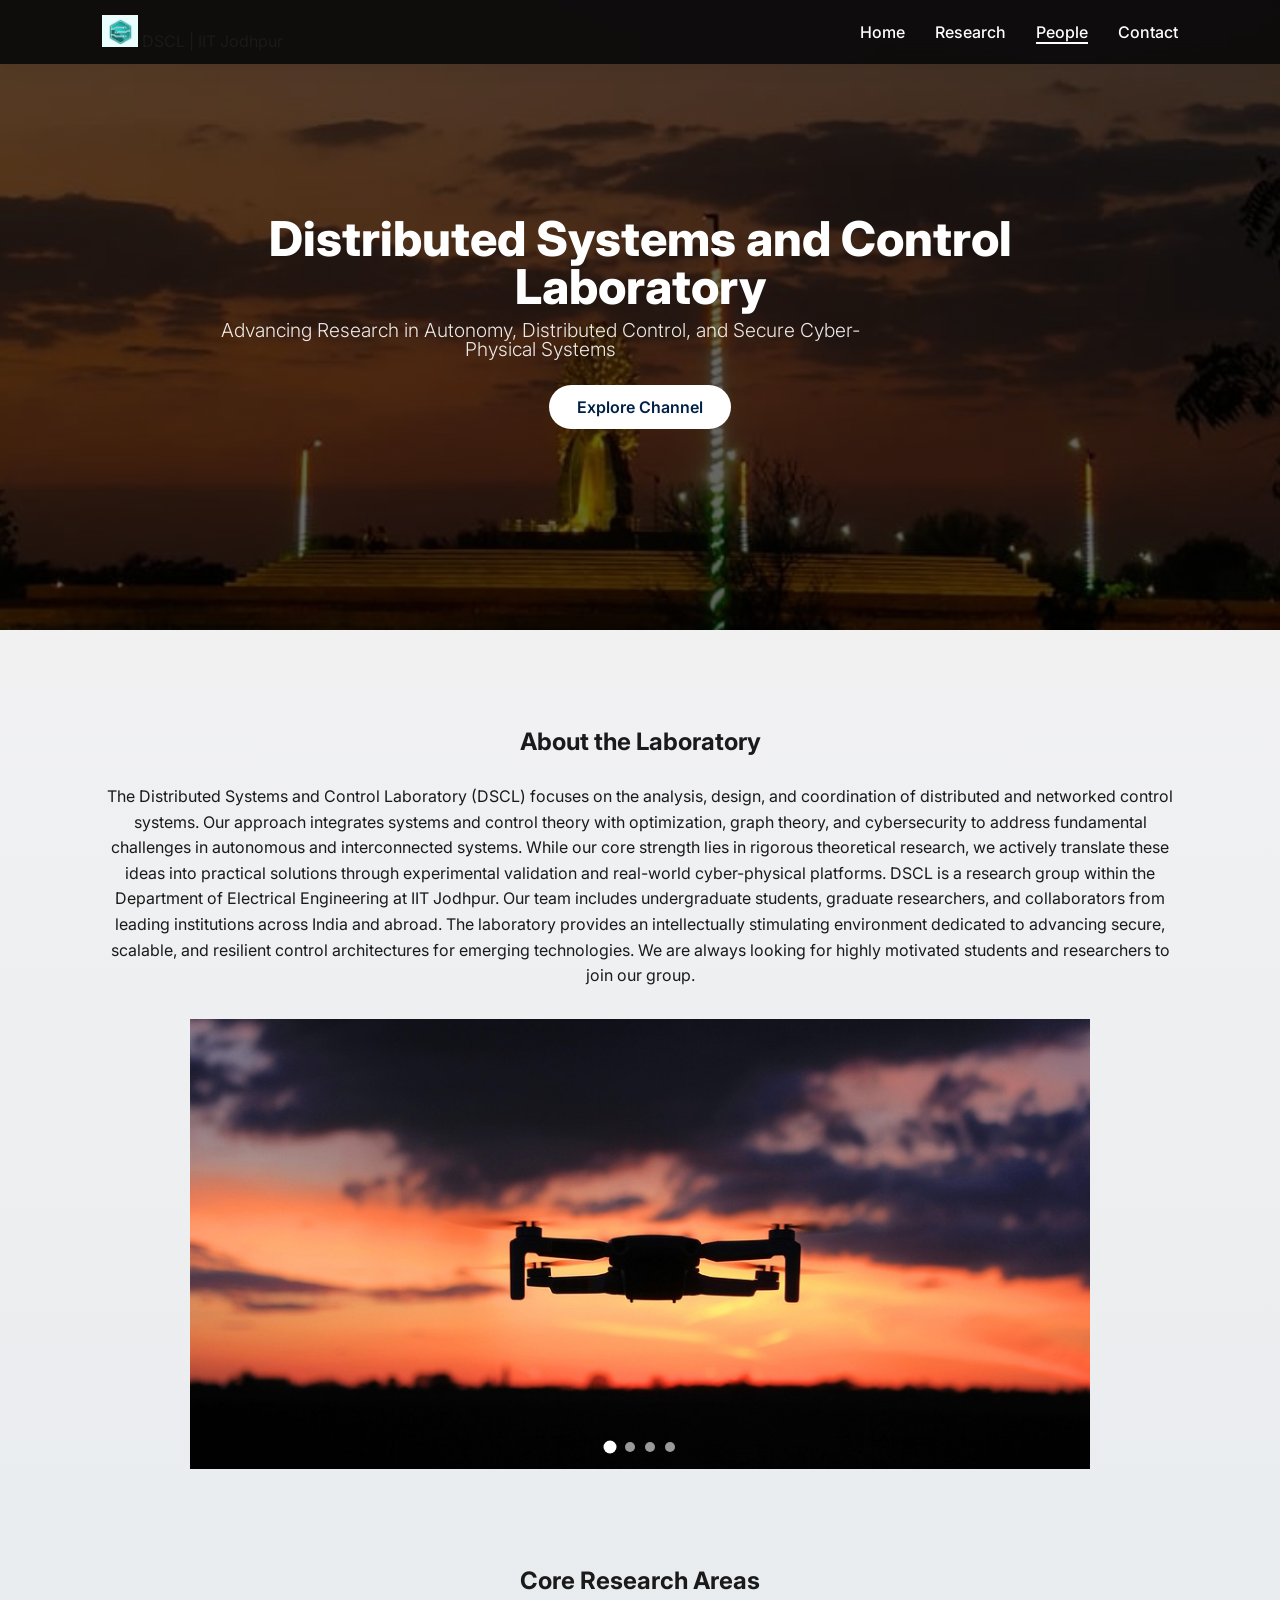
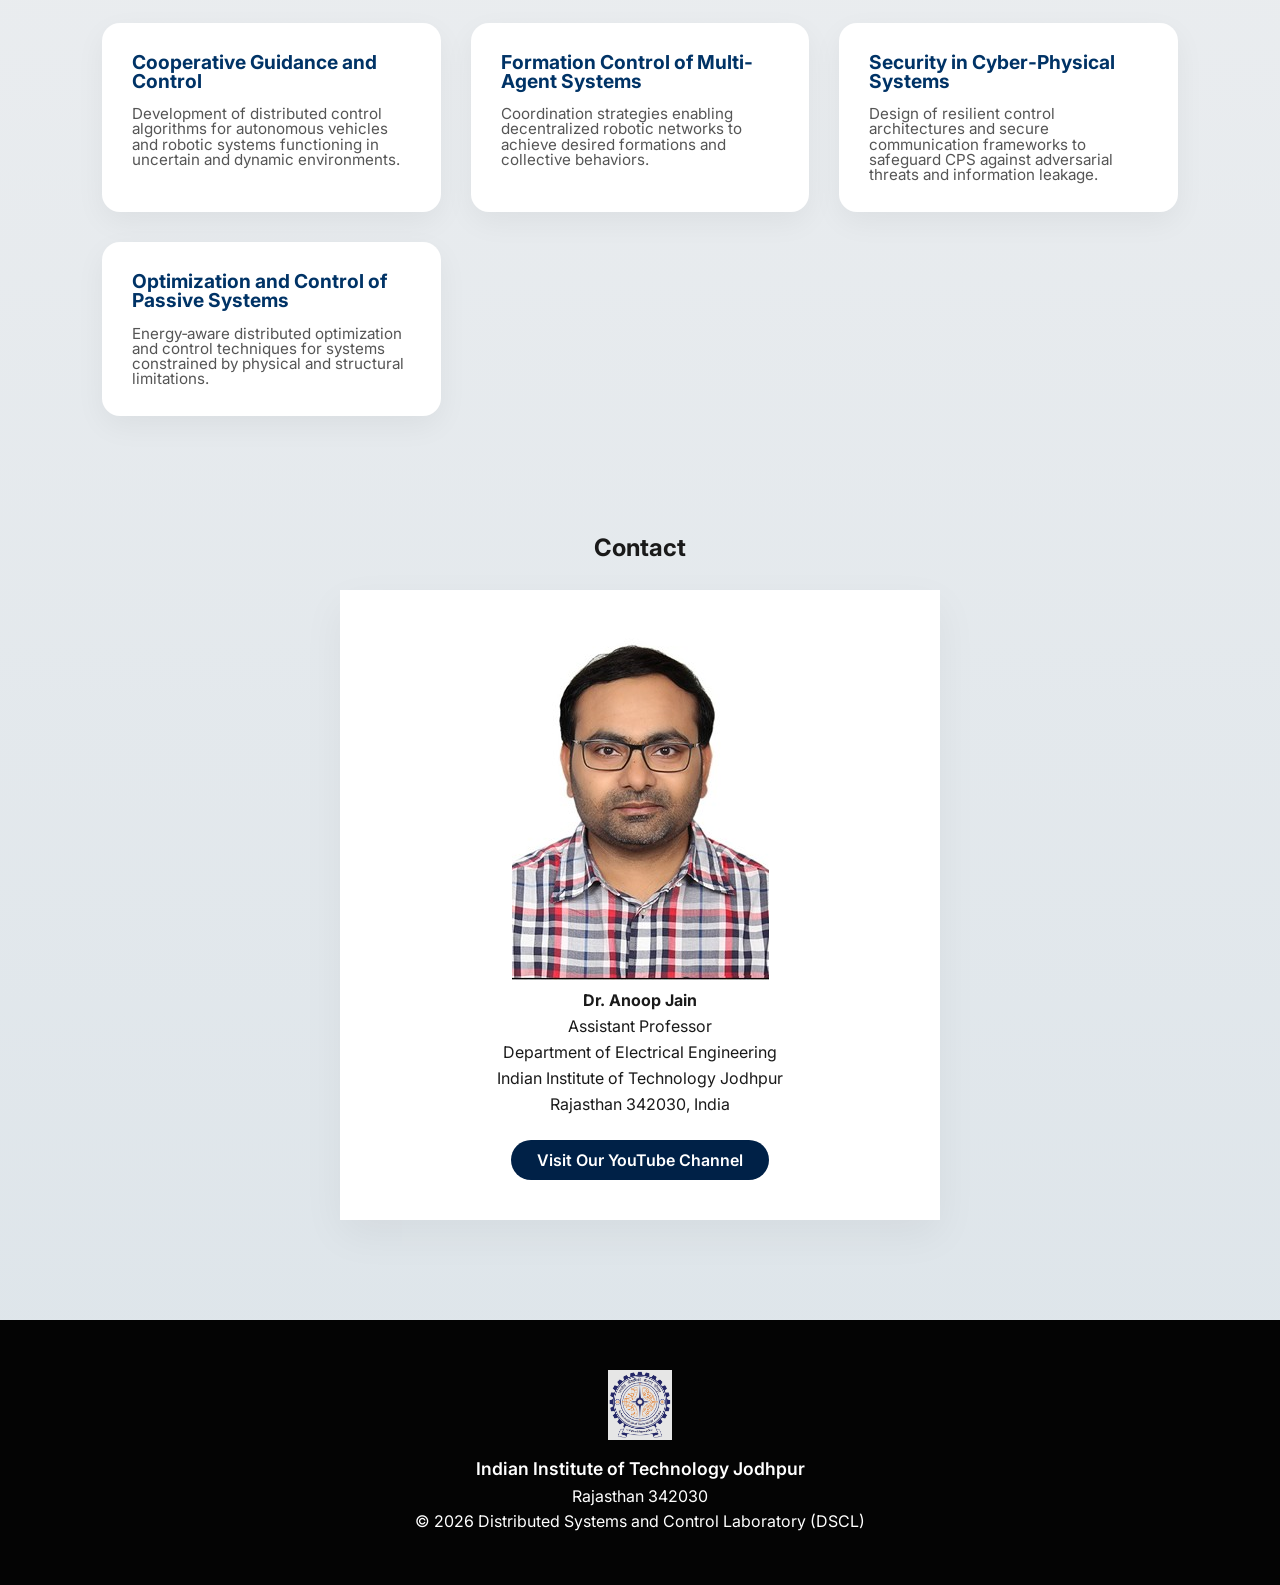
==== index.html @ 125a16c6 "Update index.html" ====
<!DOCTYPE html>
<html lang="en">
<head>
	<meta name="viewport" content="width=device-width, initial-scale=1.0">
    <link rel="icon" type="image/png" href="Screenshot 2026-02-28 103201.png">
    <meta charset="UTF-8">
    <meta name="viewport" content="width=device-width, initial-scale=1.0">
    <title>Distributed Systems and Control Laboratory | IIT Jodhpur</title>
    <link href="https://fonts.googleapis.com/css2?family=Inter:wght@300;400;600;700;800&display=swap" rel="stylesheet">
    <style>
        * {
            margin: 0;
            padding: 0;
            box-sizing: border-box;
            scroll-behavior: smooth;
        }

        body {
            font-family: 'Inter', sans-serif;
            line-height: 1;
            color: #1a1a1a;
             background: linear-gradient(rgba(246, 244, 244, 0.941), rgba(197, 210, 219, 0.6));
        }
		/* Make everything responsive */
* {
    box-sizing: border-box;
}

/* Prevent horizontal scroll */
body {
    margin: 0;
    overflow-x: hidden;
}

        /* NAVBAR */
     .navbar {
    position: fixed;
            width: 100%;
            top: 0;
            background: rgba(12, 11, 11, 0.95);
            backdrop-filter: blur(10px);
            display: flex;
            justify-content: space-between;
            align-items: center;
            padding: 15px 8%;
            box-shadow: 0 4px 20px rgba(0,0,0,0.05);
            z-index: 1000;    /* keeps it above everything */
}

.navbar ul {
    display: flex;
    list-style: none;
    gap: 30px;
}

.navbar a {
    text-decoration: none;
    color: white;
    font-weight: 500;
}

.navbar a.active {
    border-bottom: 2px solid white;
}


        /* HERO SECTION */
	
        header {

    height: 70vh;
    background: linear-gradient(rgba(0,0,0,0.6), rgba(0,0,0,0.6)),
                url("WhatsApp Image 2026-02-28 at 10.36.18.jpeg");
    background-size: cover;
    background-position: center;
    background-repeat: no-repeat;

    color: white;
    display: flex;
    flex-direction: column;
    justify-content: center;
    align-items: center;
    text-align: center;
    padding: 0 20px;
}
header h1 {
    font-size: 3rem;
    font-weight: 800;
    margin-bottom: 10px;
    max-width: 900px;
}

header p {
    font-size: 1.2rem;
    font-weight: 300;
    max-width: 700px;
    opacity: 0.9;
    margin-bottom: 40px;
}
        .hero-btn {
            margin-top: 60px;
            padding: 12px 28px;
            border-radius: 30px;
            background: white;
            color: #002147;
            font-weight: 600;
            text-decoration: none;
            transition: 0.3s ease;
        }

        .hero-btn:hover {
            background: #e6ecff;
        }

        /* SECTIONS */
        section {
            padding: 100px 8%;
        }
.section-title {
    text-align: center;
	margin-bottom: 30px;
}

       .about p {
    max-width: 1400px;
    margin: 0;              /* remove auto centering */
    text-align: center;
    line-height: 1.6;
    margin-bottom: 30px;
}
        /* CARDS */
        .card-grid {
            display: grid;
            grid-template-columns: repeat(auto-fit, minmax(260px, 1fr));
            gap: 30px;
        }

        .card {
            background: white;
            padding: 30px;
            border-radius: 18px;
            box-shadow: 0 10px 30px rgba(0,0,0,0.05);
            transition: all 0.3s ease;
        }

        .card:hover {
            transform: translateY(-8px);
            box-shadow: 0 15px 40px rgba(0,0,0,0.08);
        }

        .card h3 {
            margin-bottom: 15px;
            color: #003366;
            font-size: 1.2rem;
        }

        .card p {
            font-size: 0.95rem;
            color: #555;
        }

        /* CONTACT */
       
       .contact-box {
    position: relative;
    background: white;
    padding: 40px;
    border-radius: 0;
    max-width: 600px;
    margin: auto;
    text-align: center;
    box-shadow: 0 15px 40px rgba(0,0,0,0.05);
    overflow: hidden;
} 
       .contact-box::before {
    content: "";
    position: absolute;
    inset: 0;
    opacity: 0.1;   /* adjust this for lightness */
    z-index: 0;
} 
.contact-box * {
    position: relative;
    z-index: 1;
}

        .contact-box p {
            margin-top: 10px;
            margin-bottom: 8px;
        }

        .btn {
            display: inline-block;
            margin-top: 20px;
            padding: 12px 26px;
            border-radius: 30px;
            background: #002147;
            color: white;
            font-weight: 600;
            text-decoration: none;
            transition: 0.3s;
        }

        .btn:hover {
            background: #004080;
        }

        footer {
    background: #040404;
    color: white;
    padding: 50px 20px;
    text-align: center;
}

.footer-content {
    display: flex;
    flex-direction: column;
    align-items: center;
    gap: 15px;
}

.footer-logo {
    height: 70px;
    width: auto;
    opacity: 0.9;
}

.footer-text {
    line-height: 1.6;
}

.institute-name {
    font-weight: 600;
    font-size: 1.1rem;
}

      @media (max-width: 768px) {

    nav {
        flex-direction: column;
        align-items: center;
        padding: 12px 5%;
    }

    .logo {
        margin-bottom: 10px;
        text-align: center;
    }

    .nav-links {
        width: 100%;
        display: flex;
        flex-direction: column;
        align-items: center;
        gap: 10px;
    }

    .nav-links a {
        margin: 0;
        display: block;
    }
}@media (max-width: 768px) {

    nav {
        flex-direction: column;
        align-items: center;
        padding: 12px 5%;
    }

    .logo {
        margin-bottom: 10px;
        text-align: center;
    }

    .nav-links {
        width: 100%;
        display: flex;
        flex-direction: column;
        align-items: center;
        gap: 10px;
    }

    .nav-links a {
        margin: 0;
        display: block;
    }
}
.logo img {
    height: 32px;   /* adjust size here */
    width: auto;
}


/* ABOUT SLIDESHOW */
#about {
    padding-bottom: 40px;   /* reduce from 100px */
}

#research {
    padding-top: 60px;      /* reduce from 100px */
}
#research {
    padding-bottom: 60px;   /* was effectively 100px */
}

#contact {
    padding-top: 60px;      /* was effectively 100px */
}


.about-slideshow {
    position: relative;
    max-width: 900px;
    height: 450px;
    margin: 20px auto 0;
    overflow: hidden;
    border-radius: 0px;
}

.slides-track {
    display: flex;
    height: 100%;
    transition: transform 0.8s ease-in-out;
}

.slide {
    min-width: 100%;
    height: 100%;
    object-fit: cover;
}

/* Dots */
.dots {
    position: absolute;
    bottom: 15px;
    width: 100%;
    text-align: center;
}

.dot {
    height: 10px;
    width: 10px;
    margin: 0 5px;
    background: rgba(255,255,255,0.6);
    border-radius: 50%;
    display: inline-block;
    cursor: pointer;
    transition: 0.3s;
}

.dot.active {
    background: white;
    transform: scale(1.3);
}
    </style>
</head>
<body>

<nav class="navbar">
   <div class="logo">
    <img src="Screenshot 2026-02-28 103201.png" alt="DSCL Logo">
    <span>DSCL | IIT Jodhpur</span>
</div>
    <ul>
        <li><a href="index.html">Home</a></li>
        <li><a href="research.html">Research</a></li>
        <li><a href="people.html" class="active">People</a></li>
        <li><a href="index.html#contact">Contact</a></li>
    </ul>
</nav>
<header>
    <div class="hero-content">
        <h1>Distributed Systems and Control Laboratory</h1>
        <p>Advancing Research in Autonomy, Distributed Control, and Secure Cyber-Physical Systems</p>
        <a href="https://www.youtube.com/@DSCL_IITJ" target="_blank" class="hero-btn">Explore Channel</a>
    </div>

</header>

<section id="about" class="about">
    <h2 class="section-title">About the Laboratory</h2>
    <p>
       The Distributed Systems and Control Laboratory (DSCL) focuses on the analysis, design, and coordination of distributed and networked control systems. Our approach integrates systems and control theory with optimization, graph theory, and cybersecurity to address fundamental challenges in autonomous and interconnected systems. While our core strength lies in rigorous theoretical research, we actively translate these ideas into practical solutions through experimental validation and real-world cyber-physical platforms.

DSCL is a research group within the Department of Electrical Engineering at IIT Jodhpur. Our team includes undergraduate students, graduate researchers, and collaborators from leading institutions across India and abroad. The laboratory provides an intellectually stimulating environment dedicated to advancing secure, scalable, and resilient control architectures for emerging technologies.

We are always looking for highly motivated students and researchers to join our group. 
    </p>
	<div class="about-slideshow">
    <div class="slides-track">
        <img src="bg2.jpg" class="slide">
        <img src="bg1.jpg" class="slide">
        <img src="bg3.jpeg" class="slide">
        <img src="bg7.jpg" class="slide">
    </div>

    <div class="dots"></div>
</div>
	
</section>

<section id="research">
    <h2 class="section-title">Core Research Areas</h2>
    <div class="card-grid">

        <div class="card">
            <h3>Cooperative Guidance and Control</h3>
            <p>
                Development of distributed control algorithms for autonomous vehicles and robotic
                systems functioning in uncertain and dynamic environments.
            </p>
			
        </div>

        <div class="card">
            <h3>Formation Control of Multi-Agent Systems</h3>
            <p>
                Coordination strategies enabling decentralized robotic networks to achieve
                desired formations and collective behaviors.
            </p>
        </div>

        <div class="card">
            <h3>Security in Cyber‑Physical Systems</h3>
            <p>
                Design of resilient control architectures and secure communication frameworks
                to safeguard CPS against adversarial threats and information leakage.
            </p>
        </div>

        <div class="card">
            <h3>Optimization and Control of Passive Systems</h3>
            <p>
                Energy‑aware distributed optimization and control techniques for systems
                constrained by physical and structural limitations.
            </p>
        </div>

    </div>
</section>

<section id="contact">
    <h2 class="section-title">Contact</h2>
    <div class="contact-box">
        <img src="Anoop-Jain-638812005299791184.jpg" alt="DSCL Logo">
        <p><strong>Dr. Anoop Jain</strong></p>
        <p>Assistant Professor</p>
        <p>Department of Electrical Engineering</p>
        <p>Indian Institute of Technology Jodhpur</p>
        <p>Rajasthan 342030, India</p>
        <a href="#" class="btn">Visit Our YouTube Channel</a>
    </div>
</section>

<footer>
    <div class="footer-content">
        <img src="iitj_logo_new.png" alt="IIT Jodhpur Logo" class="footer-logo">

        <div class="footer-text">
            <p class="institute-name">Indian Institute of Technology Jodhpur</p>
            <p>Rajasthan 342030</p>
            <p>© 2026 Distributed Systems and Control Laboratory (DSCL)</p>
        </div>
    </div>
</footer>
<script>
const track = document.querySelector(".slides-track");
const slides = document.querySelectorAll(".slide");
const dotsContainer = document.querySelector(".dots");

let index = 0;
let interval;

// Create dots dynamically
slides.forEach((_, i) => {
    const dot = document.createElement("span");
    dot.classList.add("dot");
    if (i === 0) dot.classList.add("active");

    dot.addEventListener("click", () => {
        index = i;
        updateSlider();
        resetAutoSlide();
    });

    dotsContainer.appendChild(dot);
});

const dots = document.querySelectorAll(".dot");

function updateSlider() {
    track.style.transform = `translateX(-${index * 100}%)`;

    dots.forEach(dot => dot.classList.remove("active"));
    dots[index].classList.add("active");
}

function autoSlide() {
    index = (index + 1) % slides.length;
    updateSlider();
}

function resetAutoSlide() {
    clearInterval(interval);
    interval = setInterval(autoSlide, 3000);
}

interval = setInterval(autoSlide, 3000);
</script>

</body>
</html>
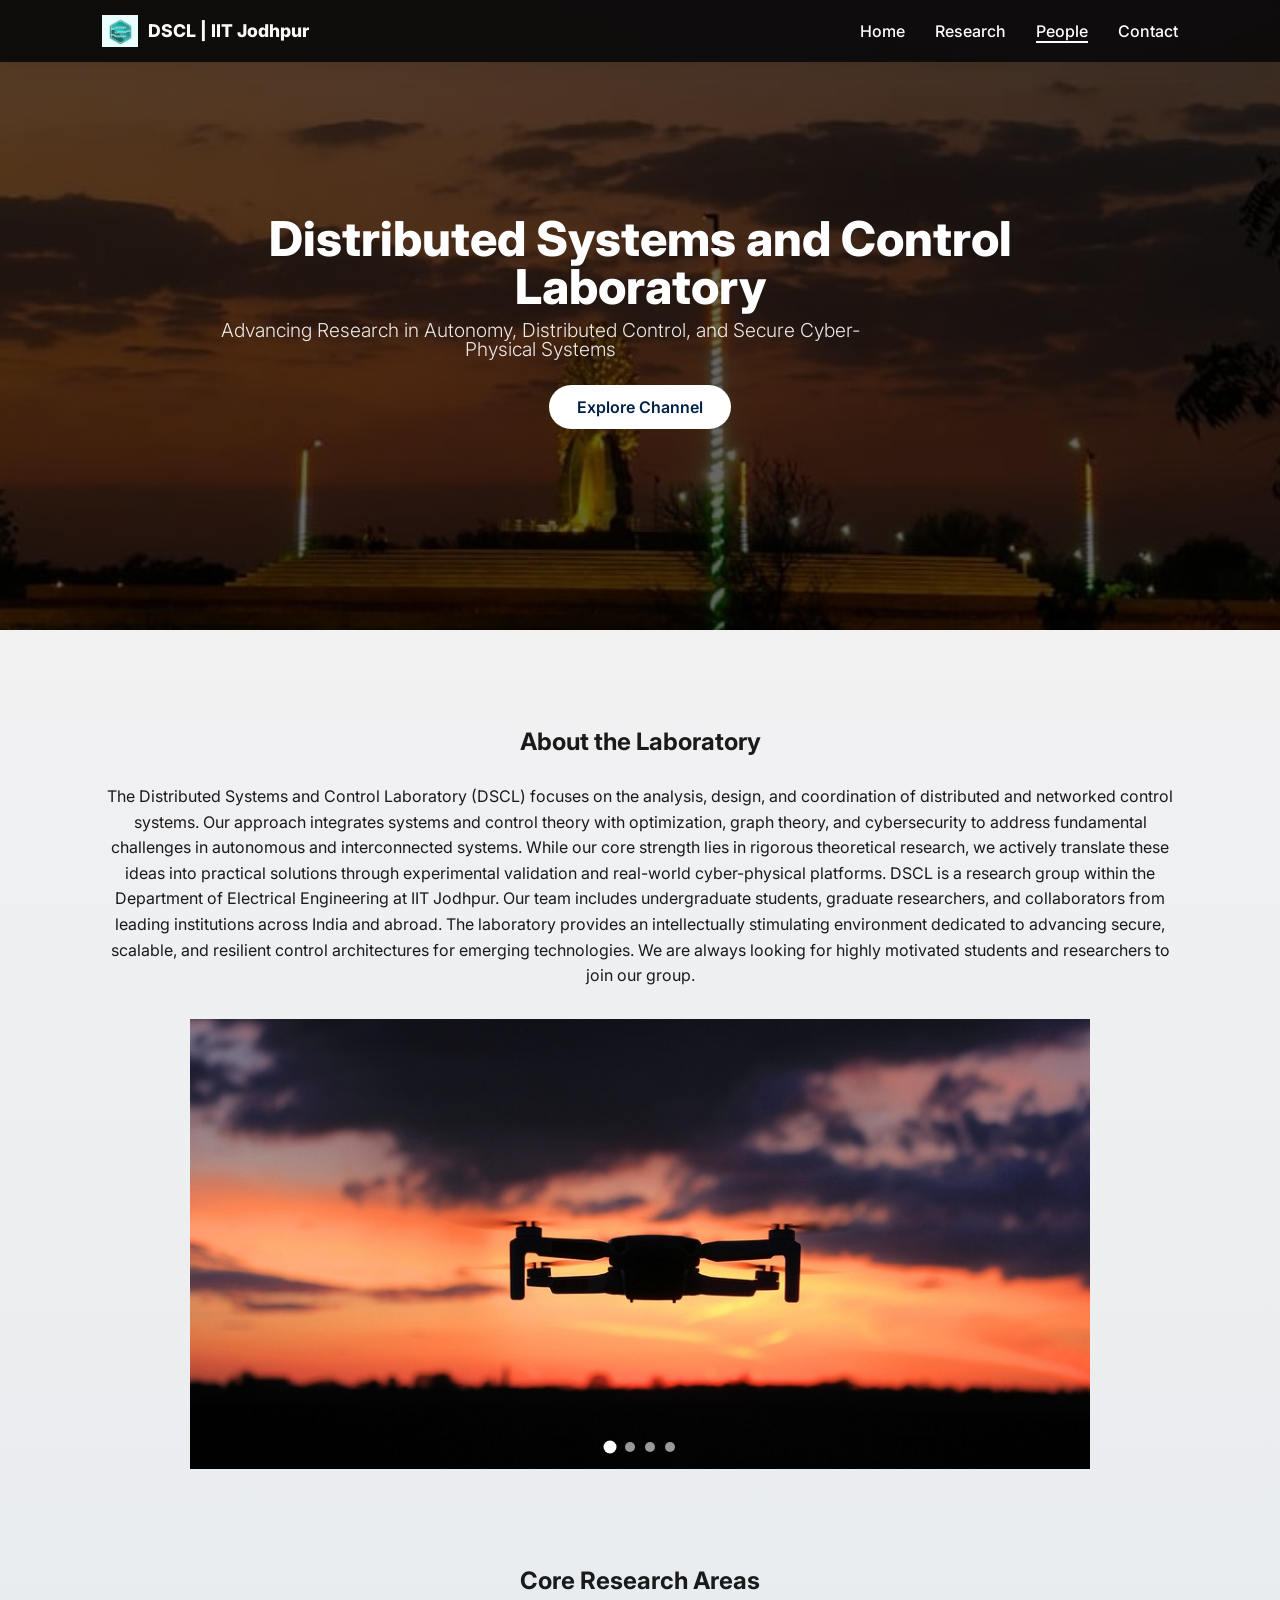
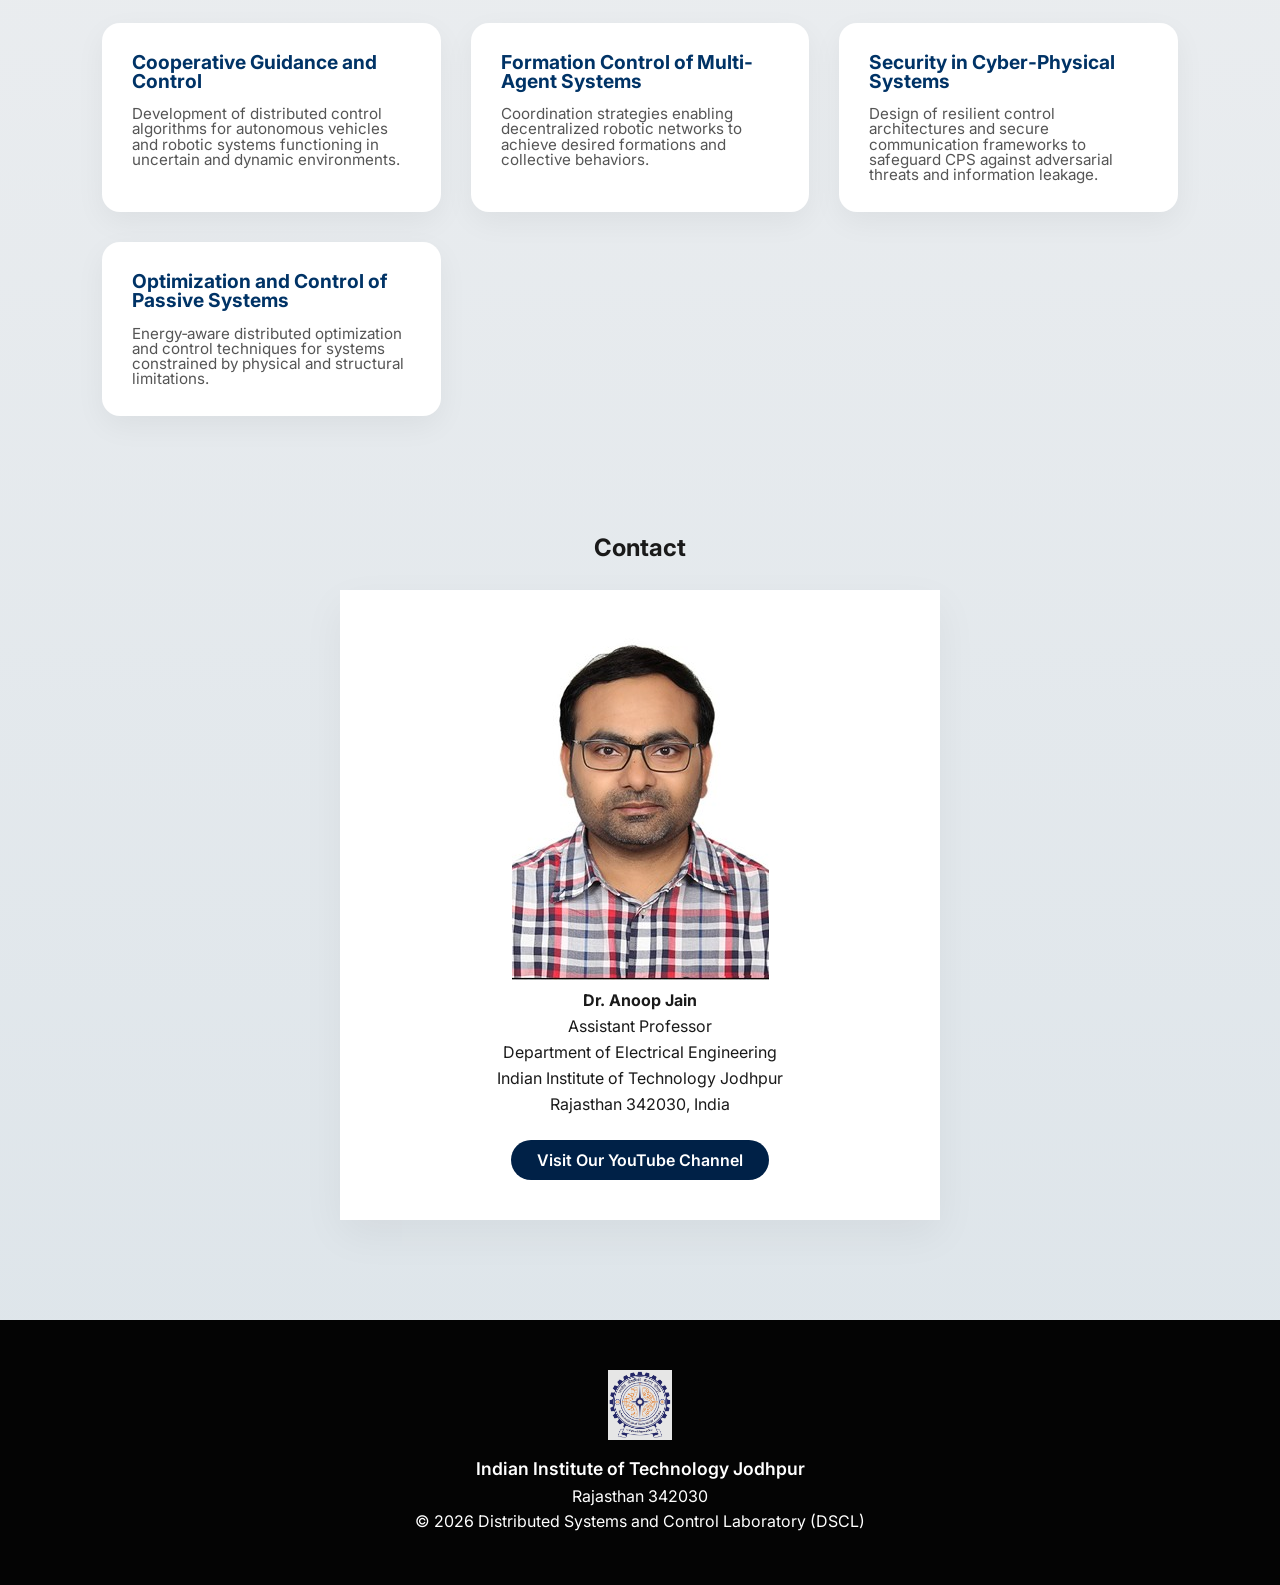
==== commit 833940c3: "Update index.html" ====
--- a/index.html
+++ b/index.html
@@ -34,6 +34,7 @@
 
         /* NAVBAR */
      .navbar {
+		 
     position: fixed;
             width: 100%;
             top: 0;
@@ -259,31 +260,27 @@
         margin: 0;
         display: block;
     }
-}@media (max-width: 768px) {
-
-    nav {
-        flex-direction: column;
-        align-items: center;
-        padding: 12px 5%;
-    }
-
-    .logo {
-        margin-bottom: 10px;
-        text-align: center;
-    }
-
-    .nav-links {
-        width: 100%;
-        display: flex;
-        flex-direction: column;
-        align-items: center;
-        gap: 10px;
-    }
-
-    .nav-links a {
-        margin: 0;
-        display: block;
-    }
+} @media (max-width: 768px) {
+            header h1 {
+                font-size: 2.2rem;
+            }
+
+            section {
+                padding: 80px 6%;
+            }
+        }
+		.logo {
+    display: flex;
+    align-items: center;
+    gap: 10px;
+    font-weight: 800;
+    color: #f9fafa;
+    font-size: 1.1rem;
+}
+
+.logo img {
+    height: 32px;   /* adjust size here */
+    width: auto;
 }
 .logo img {
     height: 32px;   /* adjust size here */
@@ -513,3 +510,5 @@
 
 
 
+
+
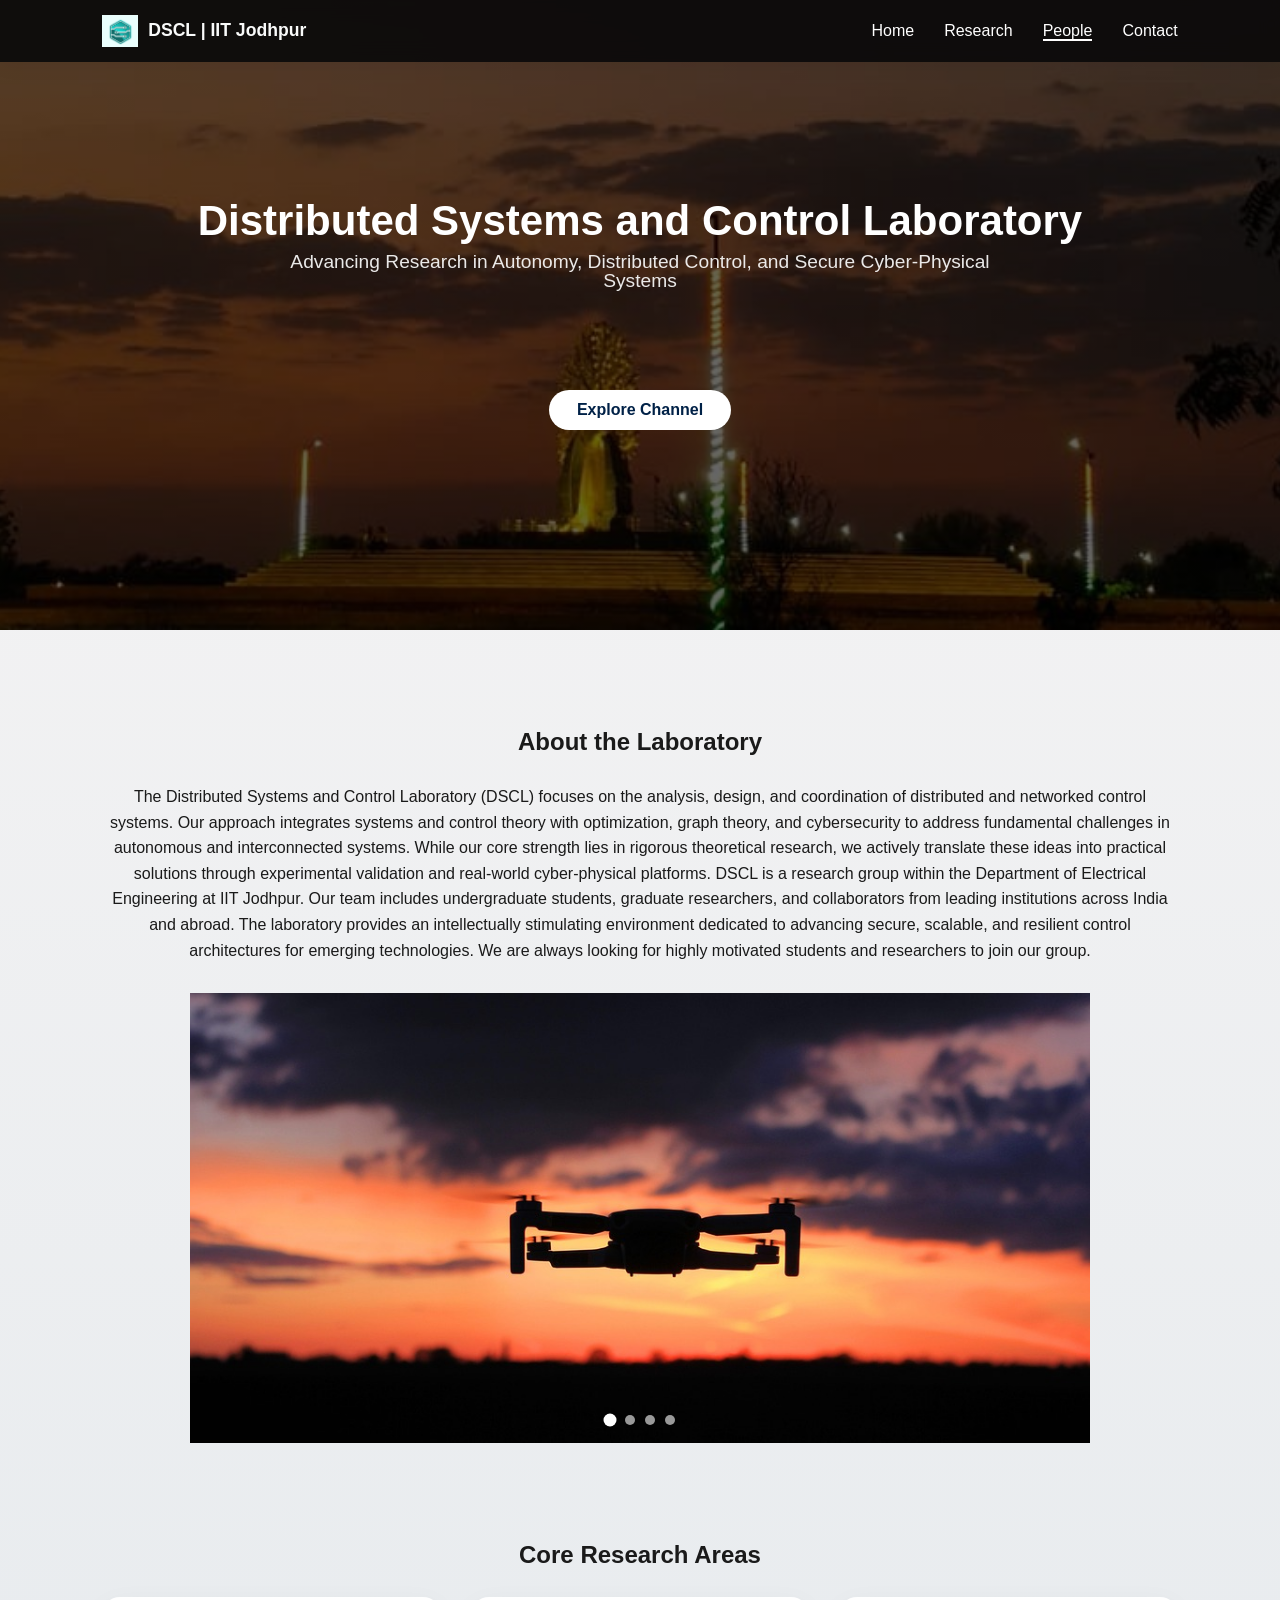
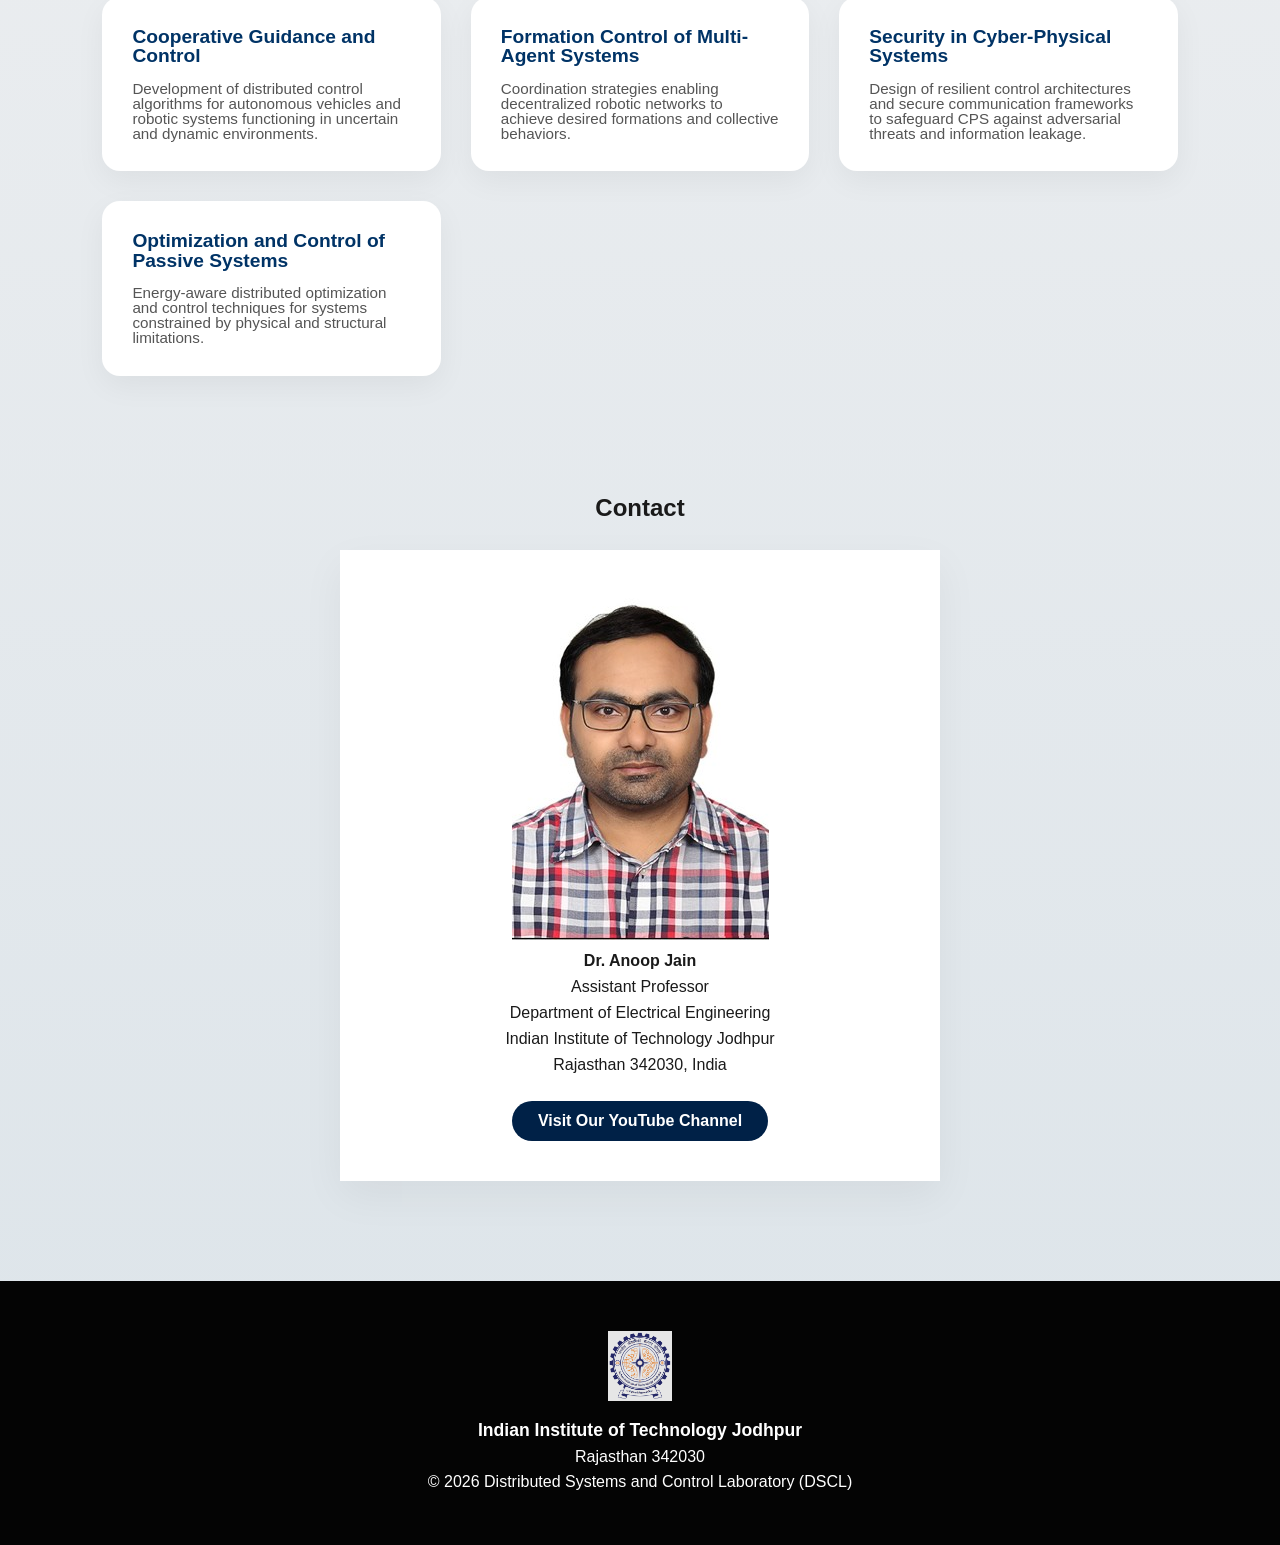
==== commit c853e872: "Update index.html" ====
--- a/index.html
+++ b/index.html
@@ -4,6 +4,8 @@
 	<meta name="viewport" content="width=device-width, initial-scale=1.0">
     <link rel="icon" type="image/png" href="Screenshot 2026-02-28 103201.png">
     <meta charset="UTF-8">
+	<title>Research | Distributed Systems and Control Laboratory</title>
+    <link rel="stylesheet" href="people.css">
     <meta name="viewport" content="width=device-width, initial-scale=1.0">
     <title>Distributed Systems and Control Laboratory | IIT Jodhpur</title>
     <link href="https://fonts.googleapis.com/css2?family=Inter:wght@300;400;600;700;800&display=swap" rel="stylesheet">
@@ -33,7 +35,7 @@
 }
 
         /* NAVBAR */
-     .navbar {
+     /* .navbar {
 		 
     position: fixed;
             width: 100%;
@@ -46,9 +48,9 @@
             padding: 15px 8%;
             box-shadow: 0 4px 20px rgba(0,0,0,0.05);
             z-index: 1000;    /* keeps it above everything */
-}
-
-.navbar ul {
+/* } */
+
+/* .navbar ul {
     display: flex;
     list-style: none;
     gap: 30px;
@@ -62,7 +64,7 @@
 
 .navbar a.active {
     border-bottom: 2px solid white;
-}
+} */ 
 
 
         /* HERO SECTION */
@@ -366,7 +368,7 @@
     </ul>
 </nav>
 <header>
-    <div class="hero-content">
+    <section class="page-header">
         <h1>Distributed Systems and Control Laboratory</h1>
         <p>Advancing Research in Autonomy, Distributed Control, and Secure Cyber-Physical Systems</p>
         <a href="https://www.youtube.com/@DSCL_IITJ" target="_blank" class="hero-btn">Explore Channel</a>
@@ -512,3 +514,4 @@
 
 
 
+
--- a/people.css
+++ b/people.css
@@ -0,0 +1,226 @@
+* {
+    margin: 0;
+    padding: 0;
+    box-sizing: border-box;
+    font-family: Arial, Helvetica, sans-serif;
+}
+
+body {
+    background: #f5f8fc;
+    color: #222;
+}
+.logo {
+    display: flex;
+    align-items: center;
+    gap: 10px;
+    font-weight: 800;
+    color: #f9fafa;
+    font-size: 1.1rem;
+}
+
+.logo img {
+    height: 32px;   /* adjust size here */
+    width: auto;
+}
+
+
+/* NAVBAR */
+.navbar {
+    position: fixed;
+            width: 100%;
+            top: 0;
+            background: rgba(12, 11, 11, 0.95);
+            backdrop-filter: blur(10px);
+            display: flex;
+            justify-content: space-between;
+            align-items: center;
+            padding: 15px 8%;
+            box-shadow: 0 4px 20px rgba(0,0,0,0.05);
+            z-index: 1000;    /* keeps it above everything */
+}
+
+.navbar ul {
+    display: flex;
+    list-style: none;
+    gap: 30px;
+}
+
+.navbar a {
+    text-decoration: none;
+    color: white;
+    font-weight: 500;
+}
+
+.navbar a.active {
+    border-bottom: 2px solid white;
+}
+   .hero-btn {
+            margin-top: 60px;
+            padding: 12px 28px;
+            border-radius: 30px;
+            background: white;
+            color: #002147;
+            font-weight: 600;
+            text-decoration: none;
+            transition: 0.3s ease;
+        }
+
+        .hero-btn:hover {
+            background: #e6ecff;
+        }
+
+/* HEADER */
+.page-header {
+   height: 70vh;
+    background: linear-gradient(rgba(0,0,0,0.6), rgba(0,0,0,0.6)),
+                url("WhatsApp Image 2026-02-28 at 10.36.18.jpeg");
+    background-size: cover;
+    background-position: center;
+    background-repeat: no-repeat;
+
+    color: white;
+    display: flex;
+    flex-direction: column;
+    justify-content: center;
+    align-items: center;
+    text-align: center;
+    padding: 0 20px;
+}
+
+.page-header h1 {
+    font-size: 42px;
+    margin-bottom: 10px;
+}
+
+/* PROFESSOR */
+.professor-section {
+    padding: 80px 10%;
+}
+
+.professor-card {
+    display: flex;
+    gap: 40px;
+    align-items: center;
+    background: white;
+    padding: 50px;
+    box-shadow: 0 10px 30px rgba(0,0,0,0.05);
+}
+
+.professor-card img {
+    width: 220px;
+    height: 260px;
+    object-fit: cover;
+}
+
+.professor-info h2 {
+    margin-bottom: 10px;
+}
+
+.designation {
+    font-weight: bold;
+    margin-bottom: 15px;
+}
+
+/* STUDENTS */
+.students-section {
+    padding: 80px 10%;
+}
+
+.students-section h2 {
+    text-align: center;
+    margin-bottom: 50px;
+}
+
+.students-grid {
+    display: grid;
+    grid-template-columns: repeat(auto-fit, minmax(230px, 1fr));
+    gap: 30px;
+}
+
+.student-card {
+    background: white;
+    padding: 25px;
+    text-align: center;
+    box-shadow: 0 8px 25px rgba(0,0,0,0.05);
+    transition: 0.3s;
+}
+
+.student-card:hover {
+    transform: translateY(-8px);
+}
+
+.student-card img {
+
+    width: 100%;
+    height: 230px;
+    object-fit: cover;
+    object-position: top;   
+}
+
+/* ALUMNI */
+.alumni-section {
+    padding: 80px 10%;
+    text-align: left;
+}
+
+.alumni-section h2 {
+    margin-bottom: 30px;
+}
+
+.alumni-list p {
+    margin: 8px 0;
+}
+
+/* FOOTER */
+
+        footer {
+    background: #040404;
+    color: white;
+    padding: 50px 20px;
+    text-align: center;
+}
+
+.footer-content {
+    display: flex;
+    flex-direction: column;
+    align-items: center;
+    gap: 15px;
+}
+
+.footer-logo {
+    height: 70px;
+    width: auto;
+    opacity: 0.9;
+}
+
+.footer-text {
+    line-height: 1.6;
+}
+
+.institute-name {
+    font-weight: 600;
+    font-size: 1.1rem;
+}
+
+        @media (max-width: 768px) {
+            header h1 {
+                font-size: 2.2rem;
+            }
+
+            section {
+                padding: 80px 6%;
+            }
+        }
+		.logo {
+    display: flex;
+    align-items: center;
+    gap: 10px;
+    font-weight: 800;
+    color: #f9fafa;
+    font-size: 1.1rem;
+}
+
+.logo img {
+    height: 32px;   /* adjust size here */
+    width: auto;
+}
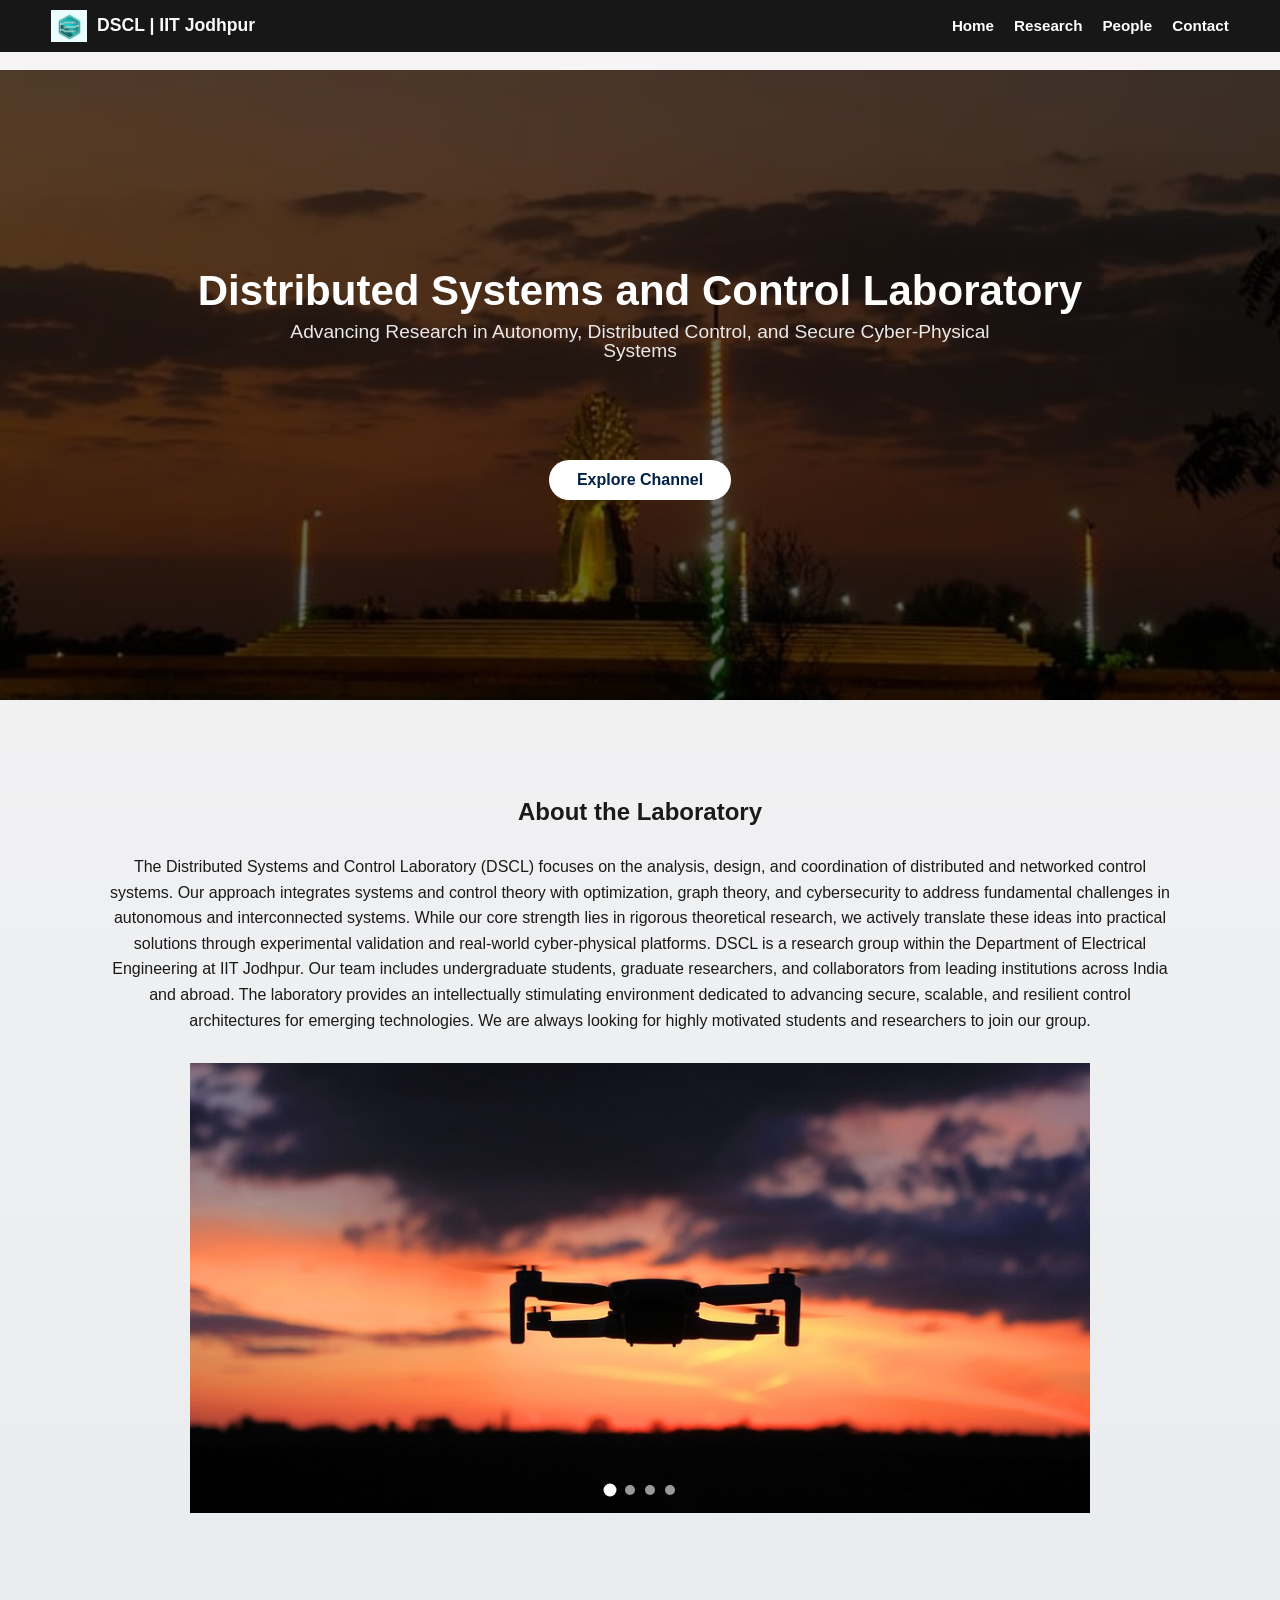
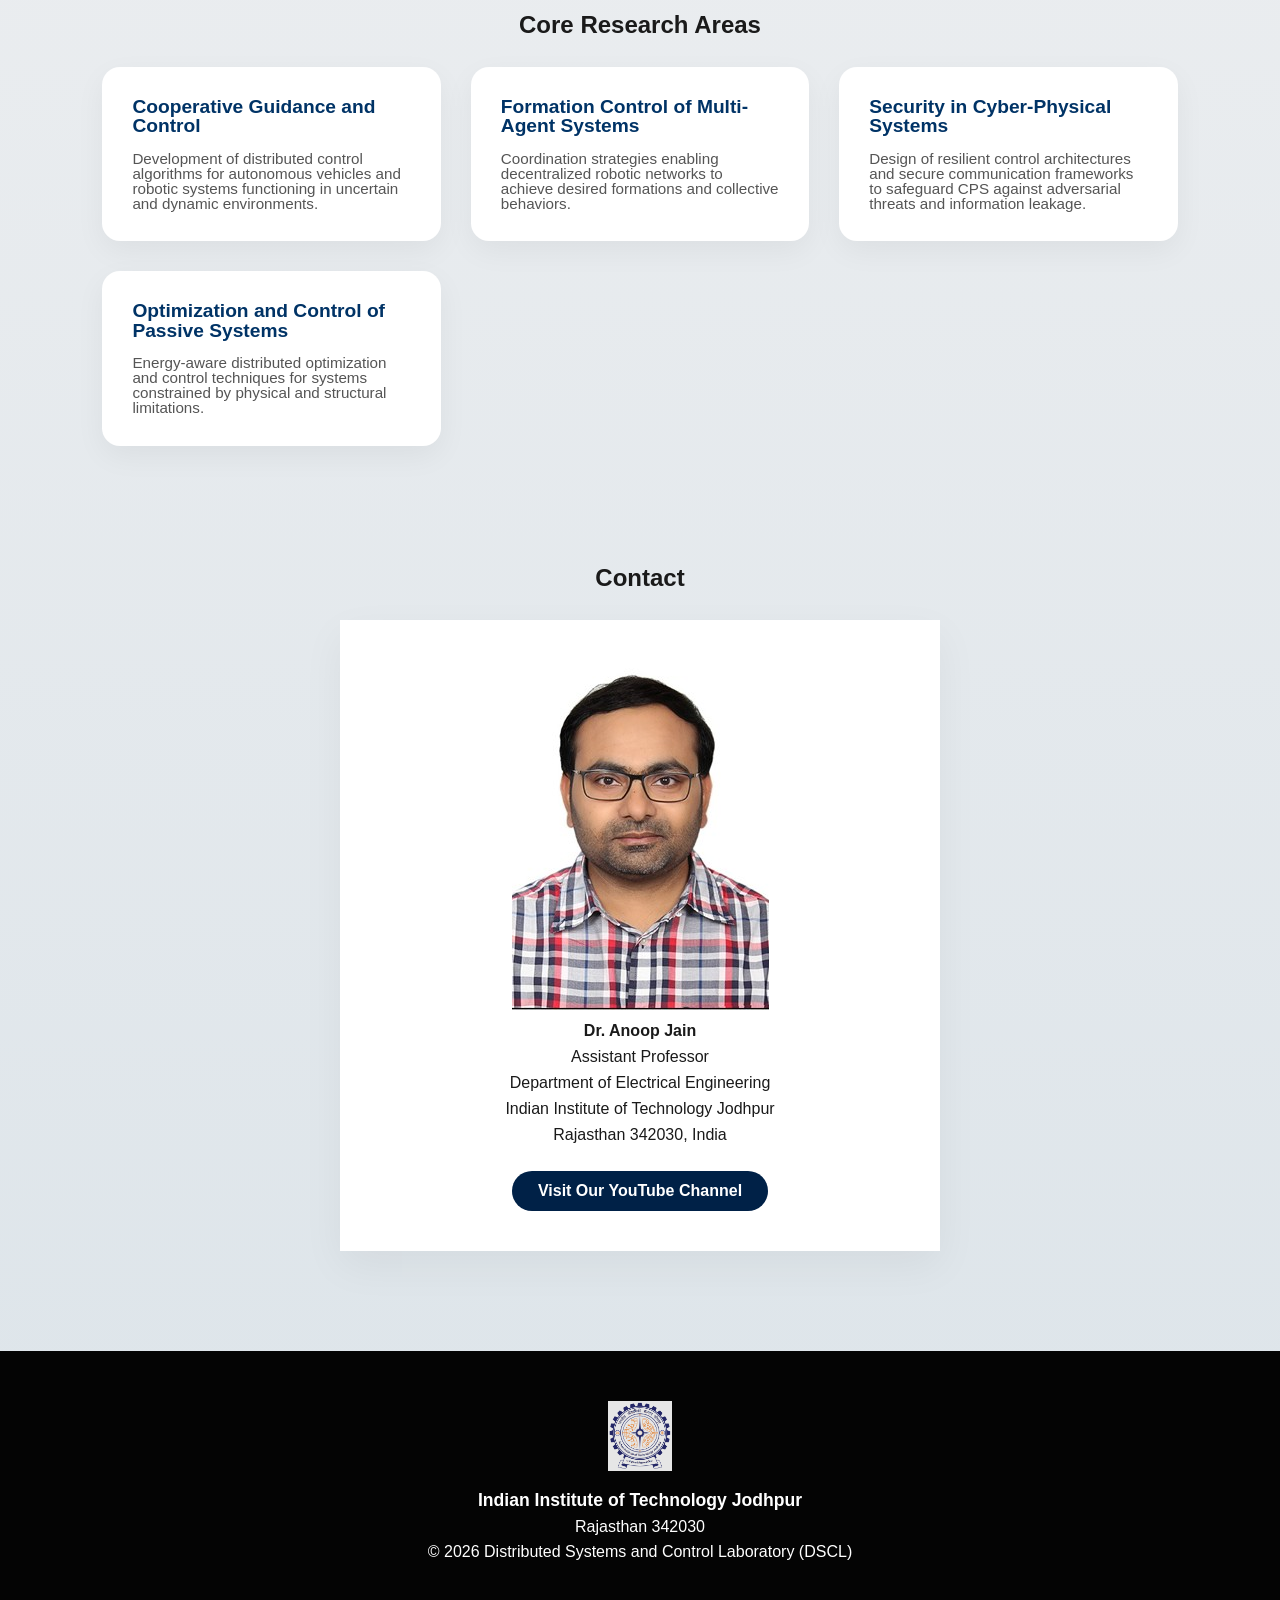
==== commit 09cedb59: "Update index.html" ====
--- a/index.html
+++ b/index.html
@@ -34,43 +34,54 @@
     overflow-x: hidden;
 }
 
-        /* NAVBAR */
-     /* .navbar {
-		 
+
+nav {
     position: fixed;
-            width: 100%;
-            top: 0;
-            background: rgba(12, 11, 11, 0.95);
-            backdrop-filter: blur(10px);
-            display: flex;
-            justify-content: space-between;
-            align-items: center;
-            padding: 15px 8%;
-            box-shadow: 0 4px 20px rgba(0,0,0,0.05);
-            z-index: 1000;    /* keeps it above everything */
-/* } */
-
-/* .navbar ul {
-    display: flex;
-    list-style: none;
-    gap: 30px;
-}
-
-.navbar a {
+    width: 100%;
+    top: 0;
+    background: rgba(12, 11, 11, 0.95);
+    display: flex;
+    justify-content: space-between;
+    align-items: center;
+    padding: 10px 4%;
+    z-index: 1000;
+}
+
+.logo {
+    display: flex;
+    align-items: center;
+    gap: 8px;
+    font-weight: 700;
+    color: #ffffff;
+    font-size: clamp(0.75rem, 2.2vw, 1rem);
+    white-space: nowrap;
+}
+
+.logo img {
+    height: 28px;
+    width: auto;
+}
+
+.nav-links {
+    display: flex;
+    align-items: center;
+    gap: clamp(8px, 2vw, 20px);
+	flex-wrap: nowrap; 
+}
+
+.nav-links a {
     text-decoration: none;
-    color: white;
-    font-weight: 500;
-}
-
-.navbar a.active {
-    border-bottom: 2px solid white;
-} */ 
+    color: #ffffff;
+    font-weight: 600;
+    font-size: clamp(0.7rem, 2vw, 0.95rem);
+    white-space: nowrap;
+}
 
 
         /* HERO SECTION */
 	
         header {
-
+        margin-top: 70px;
     height: 70vh;
     background: linear-gradient(rgba(0,0,0,0.6), rgba(0,0,0,0.6)),
                 url("WhatsApp Image 2026-02-28 at 10.36.18.jpeg");
@@ -237,31 +248,7 @@
     font-size: 1.1rem;
 }
 
-      @media (max-width: 768px) {
-
-    nav {
-        flex-direction: column;
-        align-items: center;
-        padding: 12px 5%;
-    }
-
-    .logo {
-        margin-bottom: 10px;
-        text-align: center;
-    }
-
-    .nav-links {
-        width: 100%;
-        display: flex;
-        flex-direction: column;
-        align-items: center;
-        gap: 10px;
-    }
-
-    .nav-links a {
-        margin: 0;
-        display: block;
-    }
+    
 } @media (max-width: 768px) {
             header h1 {
                 font-size: 2.2rem;
@@ -355,17 +342,18 @@
 </head>
 <body>
 
-<nav class="navbar">
-   <div class="logo">
-    <img src="Screenshot 2026-02-28 103201.png" alt="DSCL Logo">
-    <span>DSCL | IIT Jodhpur</span>
-</div>
-    <ul>
-        <li><a href="index.html">Home</a></li>
-        <li><a href="research.html">Research</a></li>
-        <li><a href="people.html" class="active">People</a></li>
-        <li><a href="index.html#contact">Contact</a></li>
-    </ul>
+<nav>
+    <div class="logo">
+        <img src="Screenshot 2026-02-28 103201.png" alt="DSCL Logo">
+        <span>DSCL | IIT Jodhpur</span>
+    </div>
+
+    <div class="nav-links">
+        <a href="index.html">Home</a>
+        <a href="research.html">Research</a>
+        <a href="people.html">People</a>
+        <a href="index.html#contact">Contact</a>
+    </div>
 </nav>
 <header>
     <section class="page-header">
@@ -515,3 +503,4 @@
 
 
 
+
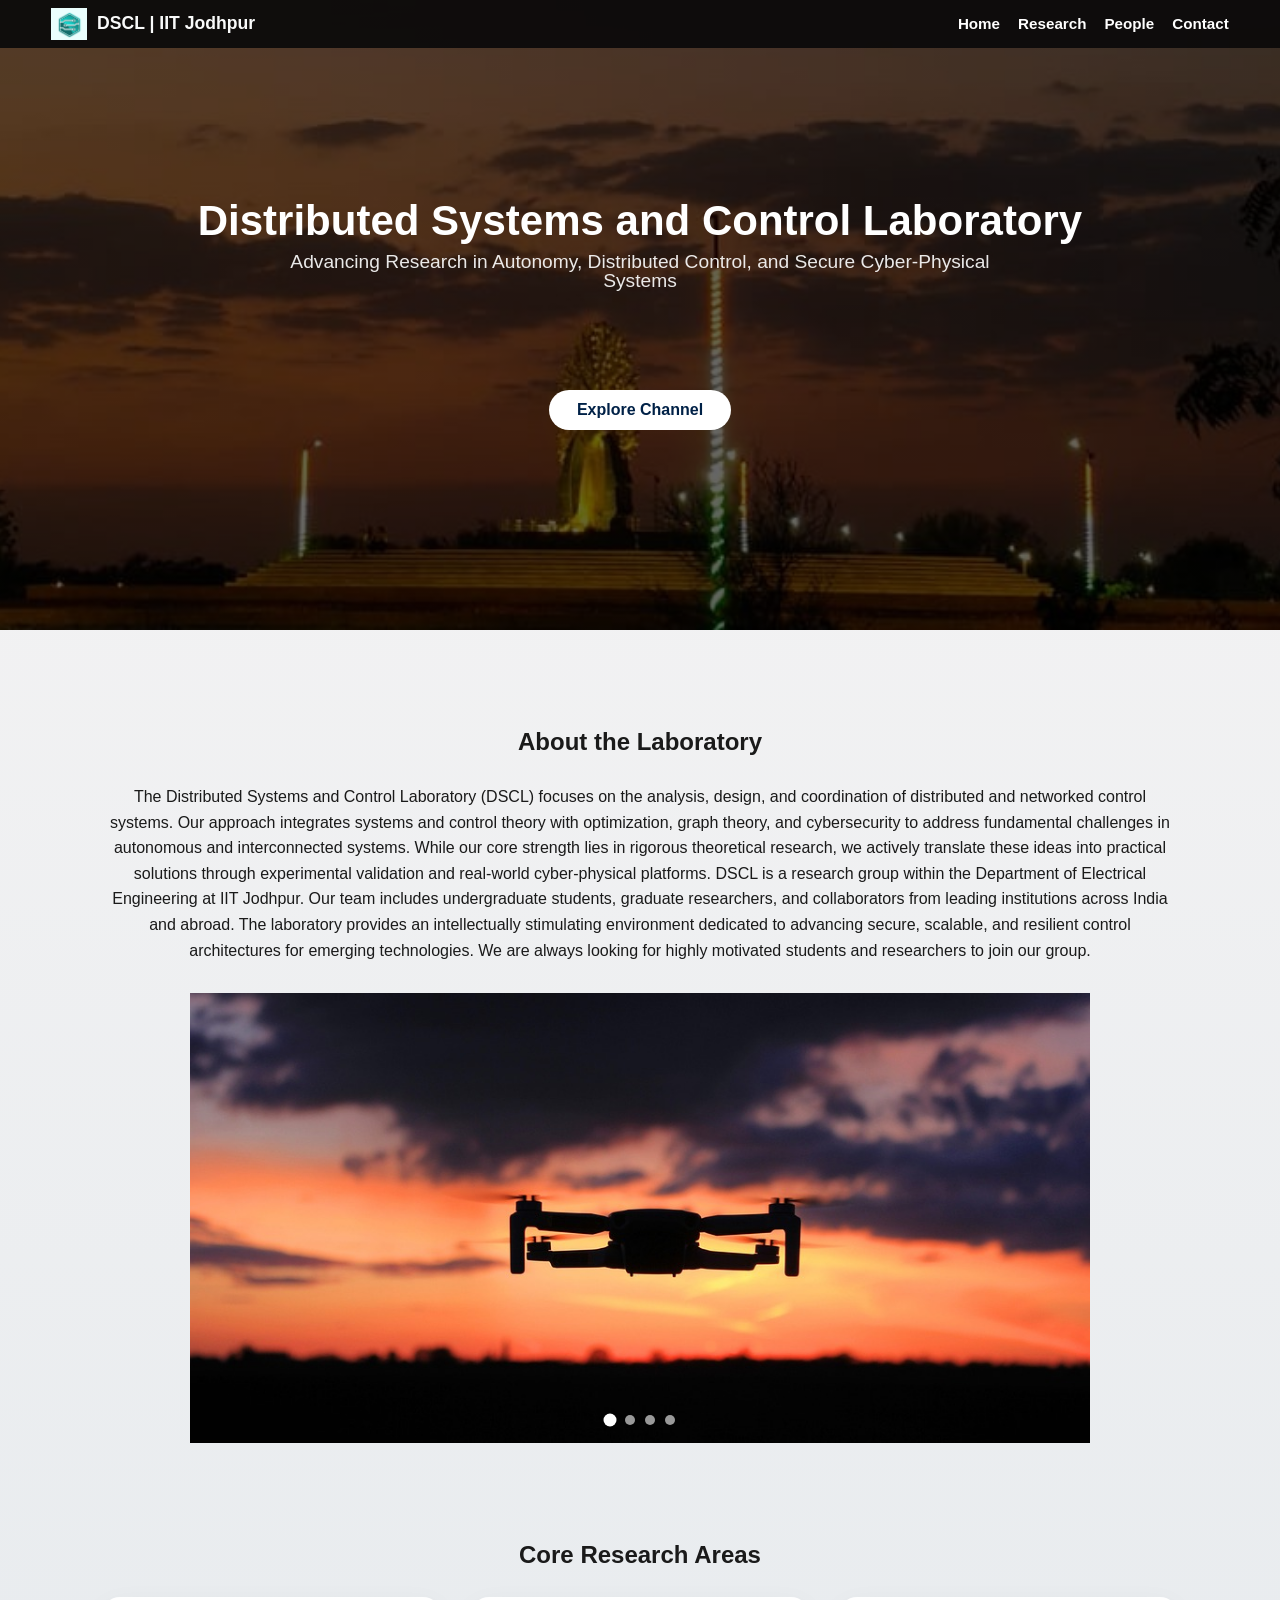
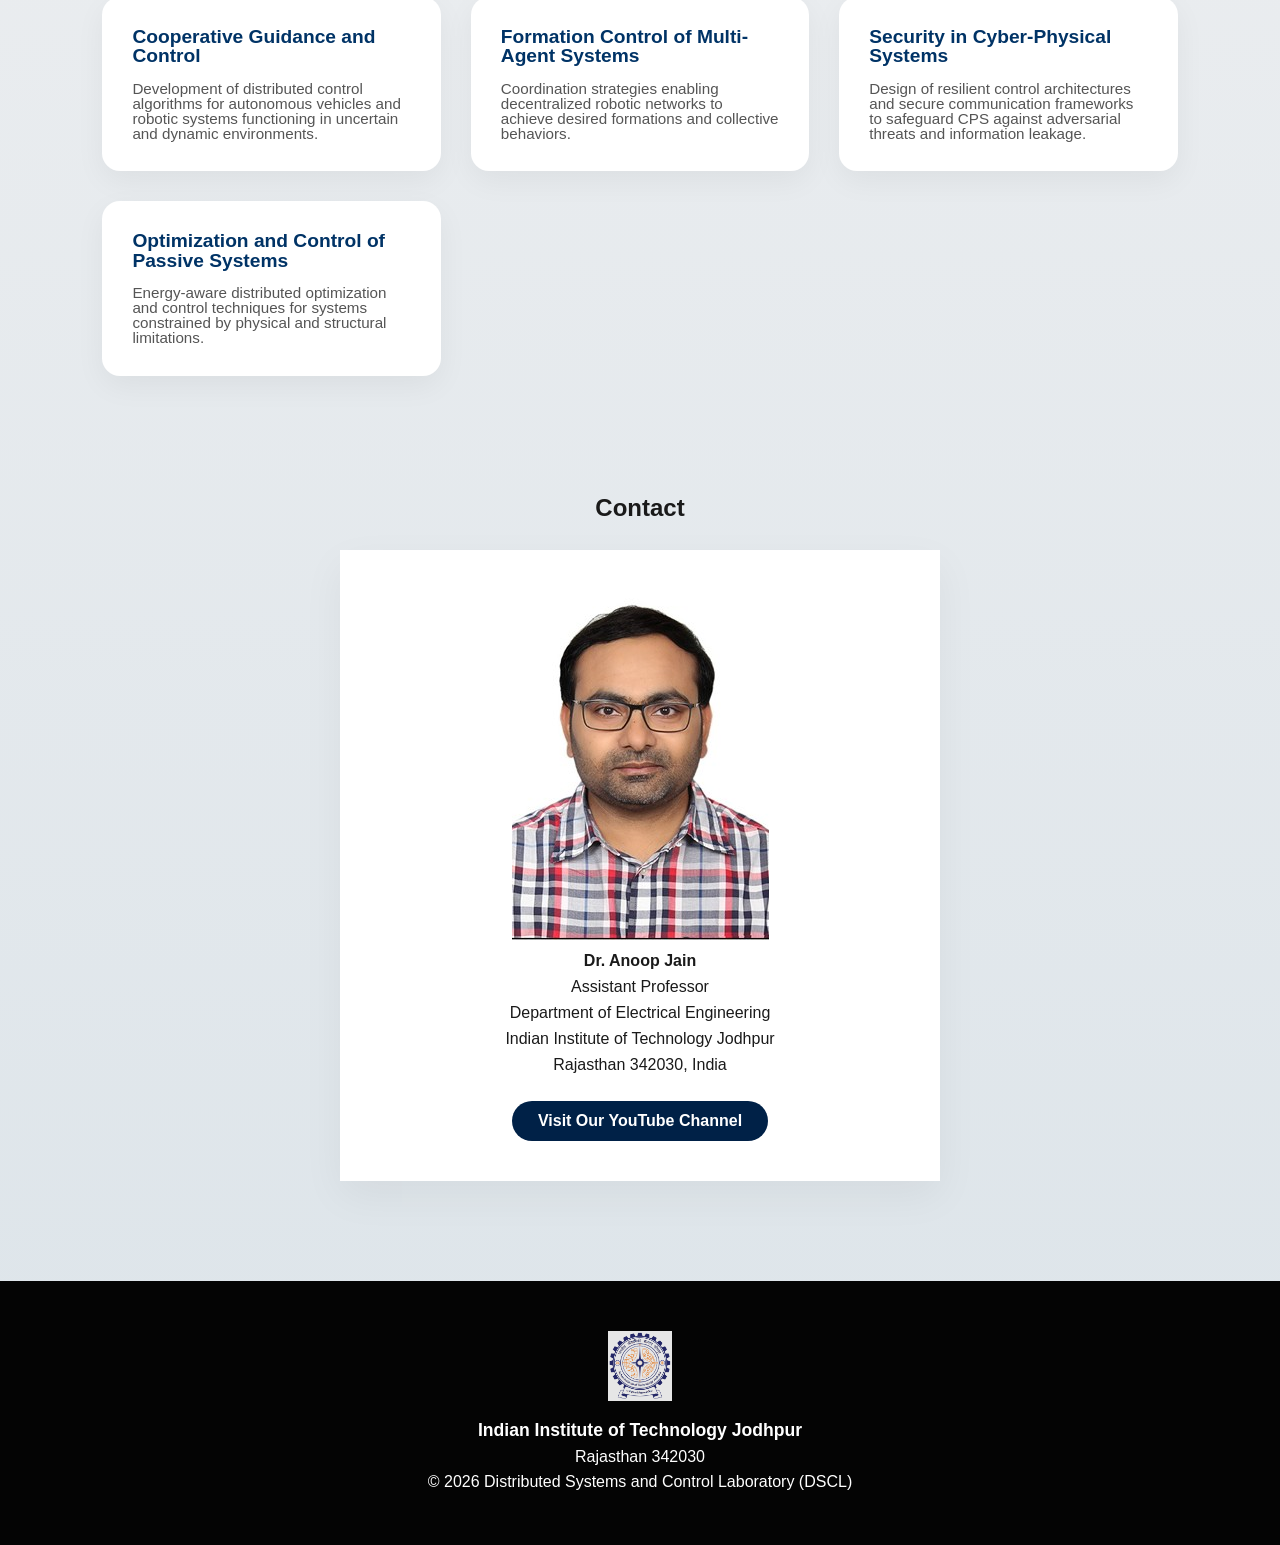
==== commit 21e8468f: "Update index.html" ====
--- a/index.html
+++ b/index.html
@@ -37,51 +37,48 @@
 
 nav {
     position: fixed;
+    top: 0;
     width: 100%;
-    top: 0;
     background: rgba(12, 11, 11, 0.95);
     display: flex;
     justify-content: space-between;
     align-items: center;
-    padding: 10px 4%;
+    padding: 8px 4%;
     z-index: 1000;
 }
 
 .logo {
     display: flex;
     align-items: center;
-    gap: 8px;
+    gap: 6px;
     font-weight: 700;
     color: #ffffff;
-    font-size: clamp(0.75rem, 2.2vw, 1rem);
+    font-size: clamp(0.7rem, 2vw, 1rem);
     white-space: nowrap;
 }
 
 .logo img {
-    height: 28px;
+    height: 24px;
     width: auto;
 }
 
 .nav-links {
     display: flex;
     align-items: center;
-    gap: clamp(8px, 2vw, 20px);
-	flex-wrap: nowrap; 
+    gap: clamp(6px, 2vw, 18px);
+    flex-wrap: nowrap;
 }
 
 .nav-links a {
     text-decoration: none;
     color: #ffffff;
     font-weight: 600;
-    font-size: clamp(0.7rem, 2vw, 0.95rem);
+    font-size: clamp(0.65rem, 1.8vw, 0.95rem);
     white-space: nowrap;
 }
-
-
         /* HERO SECTION */
 	
         header {
-        margin-top: 70px;
     height: 70vh;
     background: linear-gradient(rgba(0,0,0,0.6), rgba(0,0,0,0.6)),
                 url("WhatsApp Image 2026-02-28 at 10.36.18.jpeg");
@@ -504,3 +501,4 @@
 
 
 
+
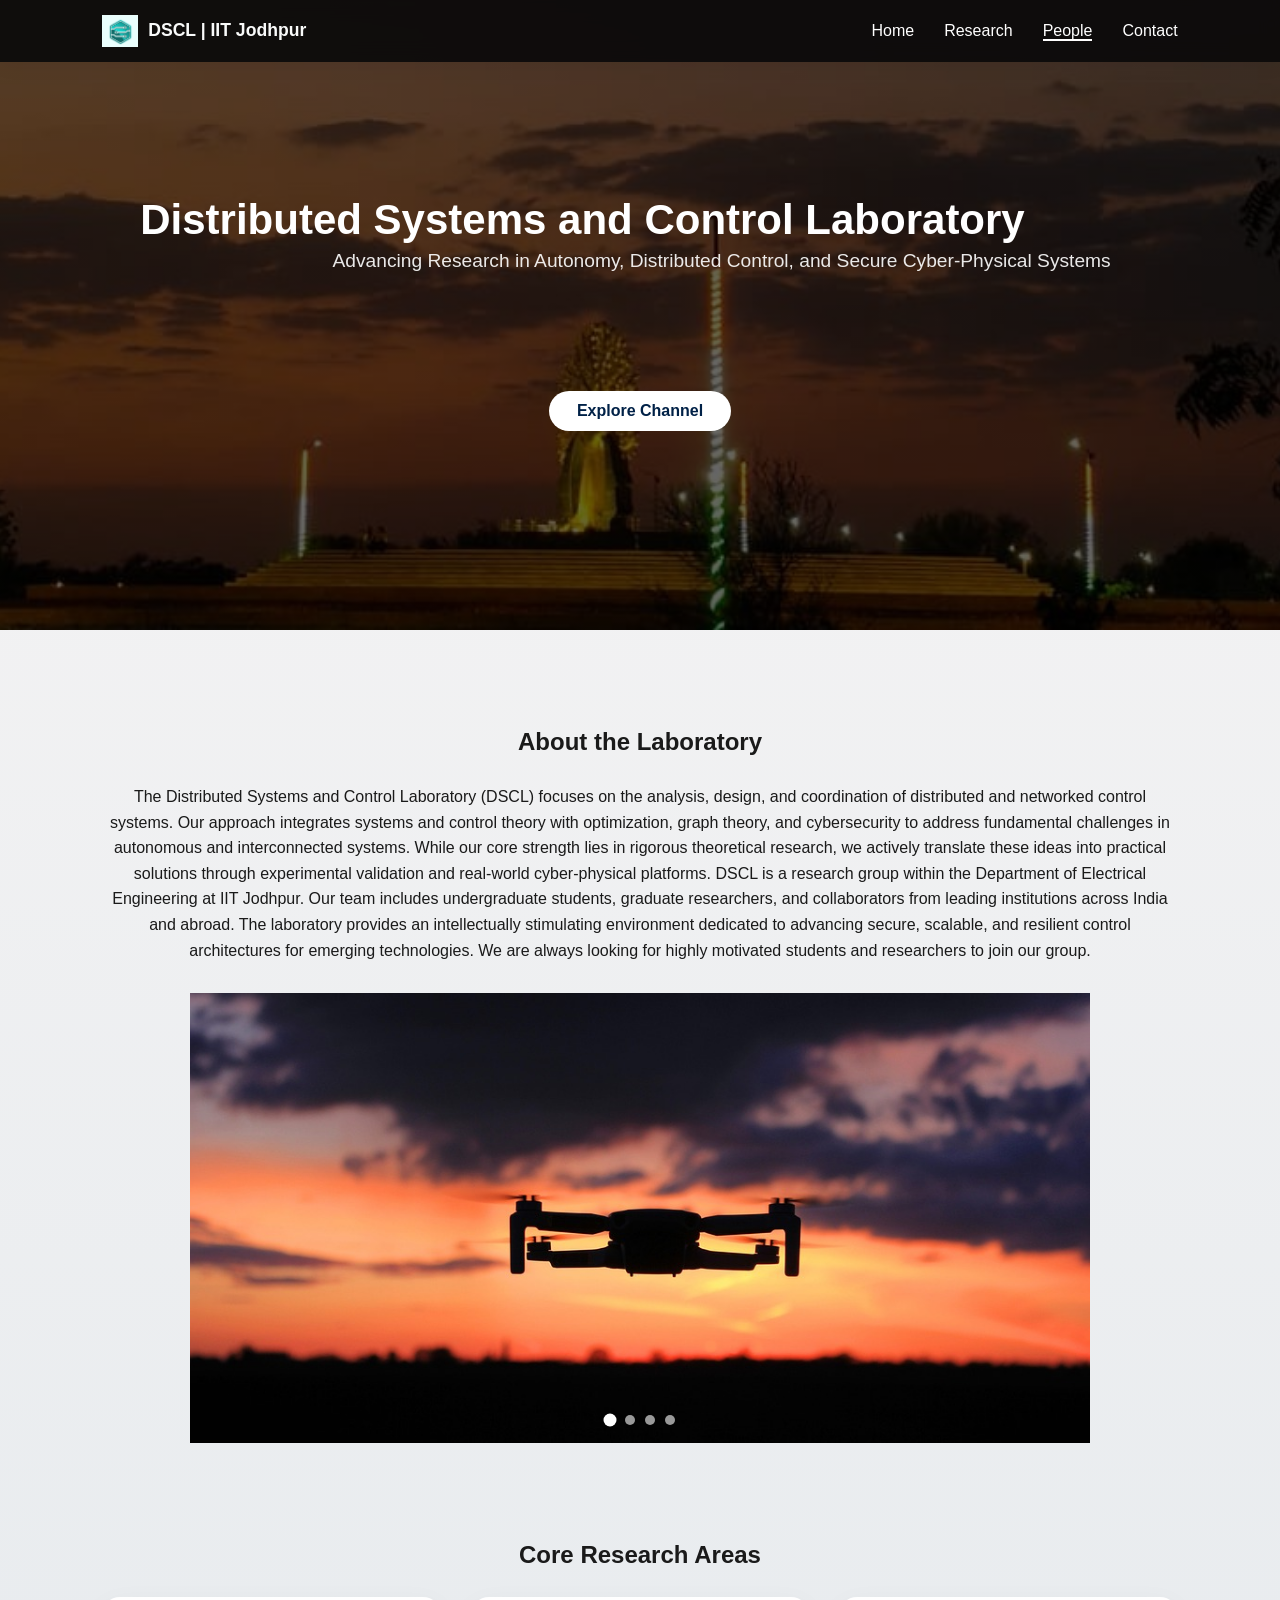
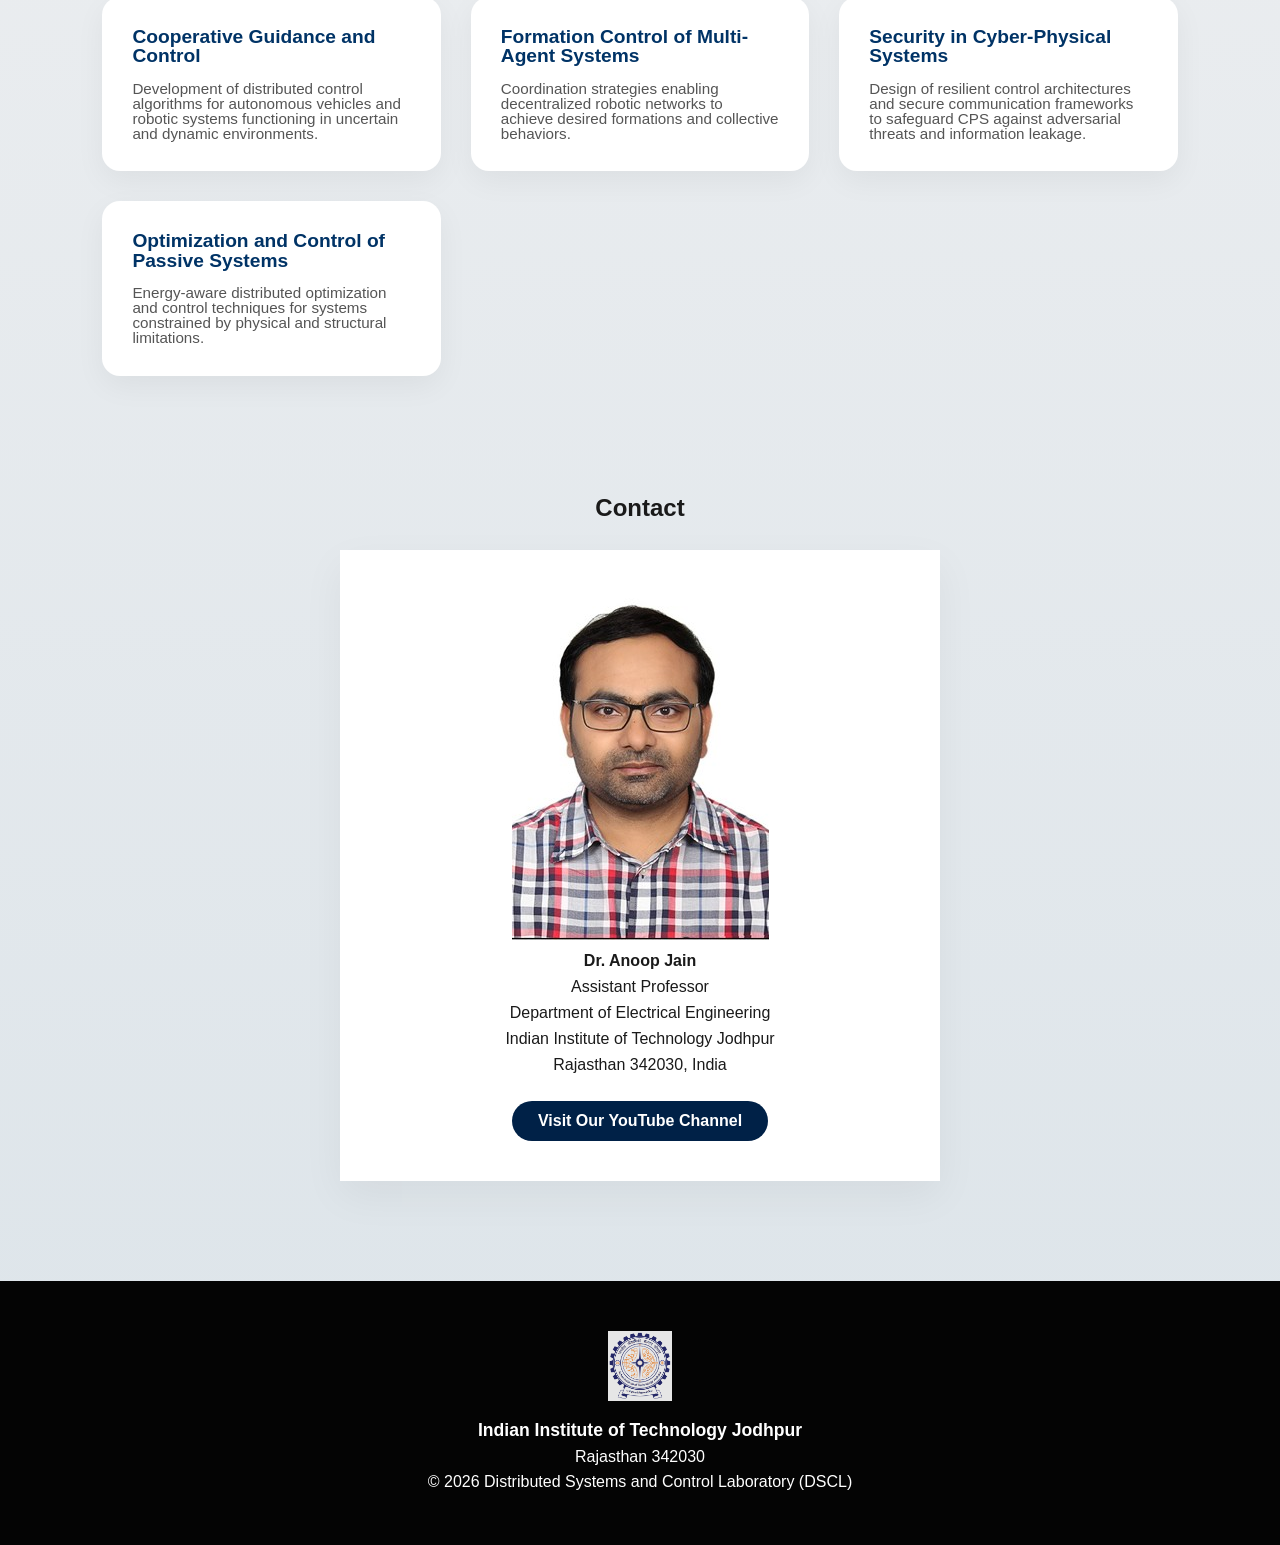
==== commit 0eb9073c: "Update index.html" ====
--- a/index.html
+++ b/index.html
@@ -1,10 +1,9 @@
 <!DOCTYPE html>
 <html lang="en">
 <head>
-	<meta name="viewport" content="width=device-width, initial-scale=1.0">
     <link rel="icon" type="image/png" href="Screenshot 2026-02-28 103201.png">
     <meta charset="UTF-8">
-	<title>Research | Distributed Systems and Control Laboratory</title>
+    <title>Research | Distributed Systems and Control Laboratory</title>
     <link rel="stylesheet" href="people.css">
     <meta name="viewport" content="width=device-width, initial-scale=1.0">
     <title>Distributed Systems and Control Laboratory | IIT Jodhpur</title>
@@ -23,62 +22,41 @@
             color: #1a1a1a;
              background: linear-gradient(rgba(246, 244, 244, 0.941), rgba(197, 210, 219, 0.6));
         }
-		/* Make everything responsive */
-* {
-    box-sizing: border-box;
-}
-
-/* Prevent horizontal scroll */
-body {
-    margin: 0;
-    overflow-x: hidden;
-}
-
-
-nav {
+
+      /* .navbar {
     position: fixed;
-    top: 0;
-    width: 100%;
-    background: rgba(12, 11, 11, 0.95);
+            width: 100%;
+            top: 0;
+            background: rgba(12, 11, 11, 0.95);
+            backdrop-filter: blur(10px);
+            display: flex;
+            justify-content: space-between;
+            align-items: center;
+            padding: 15px 8%;
+            box-shadow: 0 4px 20px rgba(0,0,0,0.05);
+            z-index: 1000;    /* keeps it above everything */
+/* }
+
+.navbar ul {
     display: flex;
-    justify-content: space-between;
-    align-items: center;
-    padding: 8px 4%;
-    z-index: 1000;
-}
-
-.logo {
-    display: flex;
-    align-items: center;
-    gap: 6px;
-    font-weight: 700;
-    color: #ffffff;
-    font-size: clamp(0.7rem, 2vw, 1rem);
-    white-space: nowrap;
-}
-
-.logo img {
-    height: 24px;
-    width: auto;
-}
-
-.nav-links {
-    display: flex;
-    align-items: center;
-    gap: clamp(6px, 2vw, 18px);
-    flex-wrap: nowrap;
-}
-
-.nav-links a {
+    list-style: none;
+    gap: 30px;
+}
+
+.navbar a {
     text-decoration: none;
-    color: #ffffff;
-    font-weight: 600;
-    font-size: clamp(0.65rem, 1.8vw, 0.95rem);
-    white-space: nowrap;
-}
+    color: white;
+    font-weight: 500;
+}
+
+.navbar a.active {
+    border-bottom: 2px solid white;
+} */ */
+
         /* HERO SECTION */
 	
         header {
+
     height: 70vh;
     background: linear-gradient(rgba(0,0,0,0.6), rgba(0,0,0,0.6)),
                 url("WhatsApp Image 2026-02-28 at 10.36.18.jpeg");
@@ -94,20 +72,28 @@
     text-align: center;
     padding: 0 20px;
 }
-header h1 {
-    font-size: 3rem;
-    font-weight: 800;
-    margin-bottom: 10px;
-    max-width: 900px;
-}
-
-header p {
-    font-size: 1.2rem;
-    font-weight: 300;
-    max-width: 700px;
-    opacity: 0.9;
-    margin-bottom: 40px;
-}
+
+        header h1 {
+            font-size: 3rem;
+            font-weight: 800;
+            margin-bottom: 10px;
+            max-width: 900px;white-space:nowrap;
+            margin-right: 115px;
+            
+        }
+
+        header p {
+            font-size: 1.2rem;
+            font-weight: 300;
+            max-width: 700px;
+            opacity: 0.9;
+			white-space:nowrap;
+			margin-bottom: 60px;
+            margin-left: 85px;
+
+	
+        }
+
         .hero-btn {
             margin-top: 60px;
             padding: 12px 28px;
@@ -245,8 +231,7 @@
     font-size: 1.1rem;
 }
 
-    
-} @media (max-width: 768px) {
+          @media (max-width: 768px) {
             header h1 {
                 font-size: 2.2rem;
             }
@@ -264,10 +249,6 @@
     font-size: 1.1rem;
 }
 
-.logo img {
-    height: 32px;   /* adjust size here */
-    width: auto;
-}
 .logo img {
     height: 32px;   /* adjust size here */
     width: auto;
@@ -338,19 +319,17 @@
     </style>
 </head>
 <body>
-
-<nav>
-    <div class="logo">
-        <img src="Screenshot 2026-02-28 103201.png" alt="DSCL Logo">
-        <span>DSCL | IIT Jodhpur</span>
-    </div>
-
-    <div class="nav-links">
-        <a href="index.html">Home</a>
-        <a href="research.html">Research</a>
-        <a href="people.html">People</a>
-        <a href="index.html#contact">Contact</a>
-    </div>
+<nav class="navbar">
+   <div class="logo">
+    <img src="Screenshot 2026-02-28 103201.png" alt="DSCL Logo">
+    <span>DSCL | IIT Jodhpur</span>
+</div>
+    <ul>
+        <li><a href="index.html">Home</a></li>
+        <li><a href="research.html">Research</a></li>
+        <li><a href="people.html" class="active">People</a></li>
+        <li><a href="index.html#contact">Contact</a></li>
+    </ul>
 </nav>
 <header>
     <section class="page-header">
@@ -491,14 +470,9 @@
 
 interval = setInterval(autoSlide, 3000);
 </script>
-
 </body>
 </html>
 
 
 
 
-
-
-
-
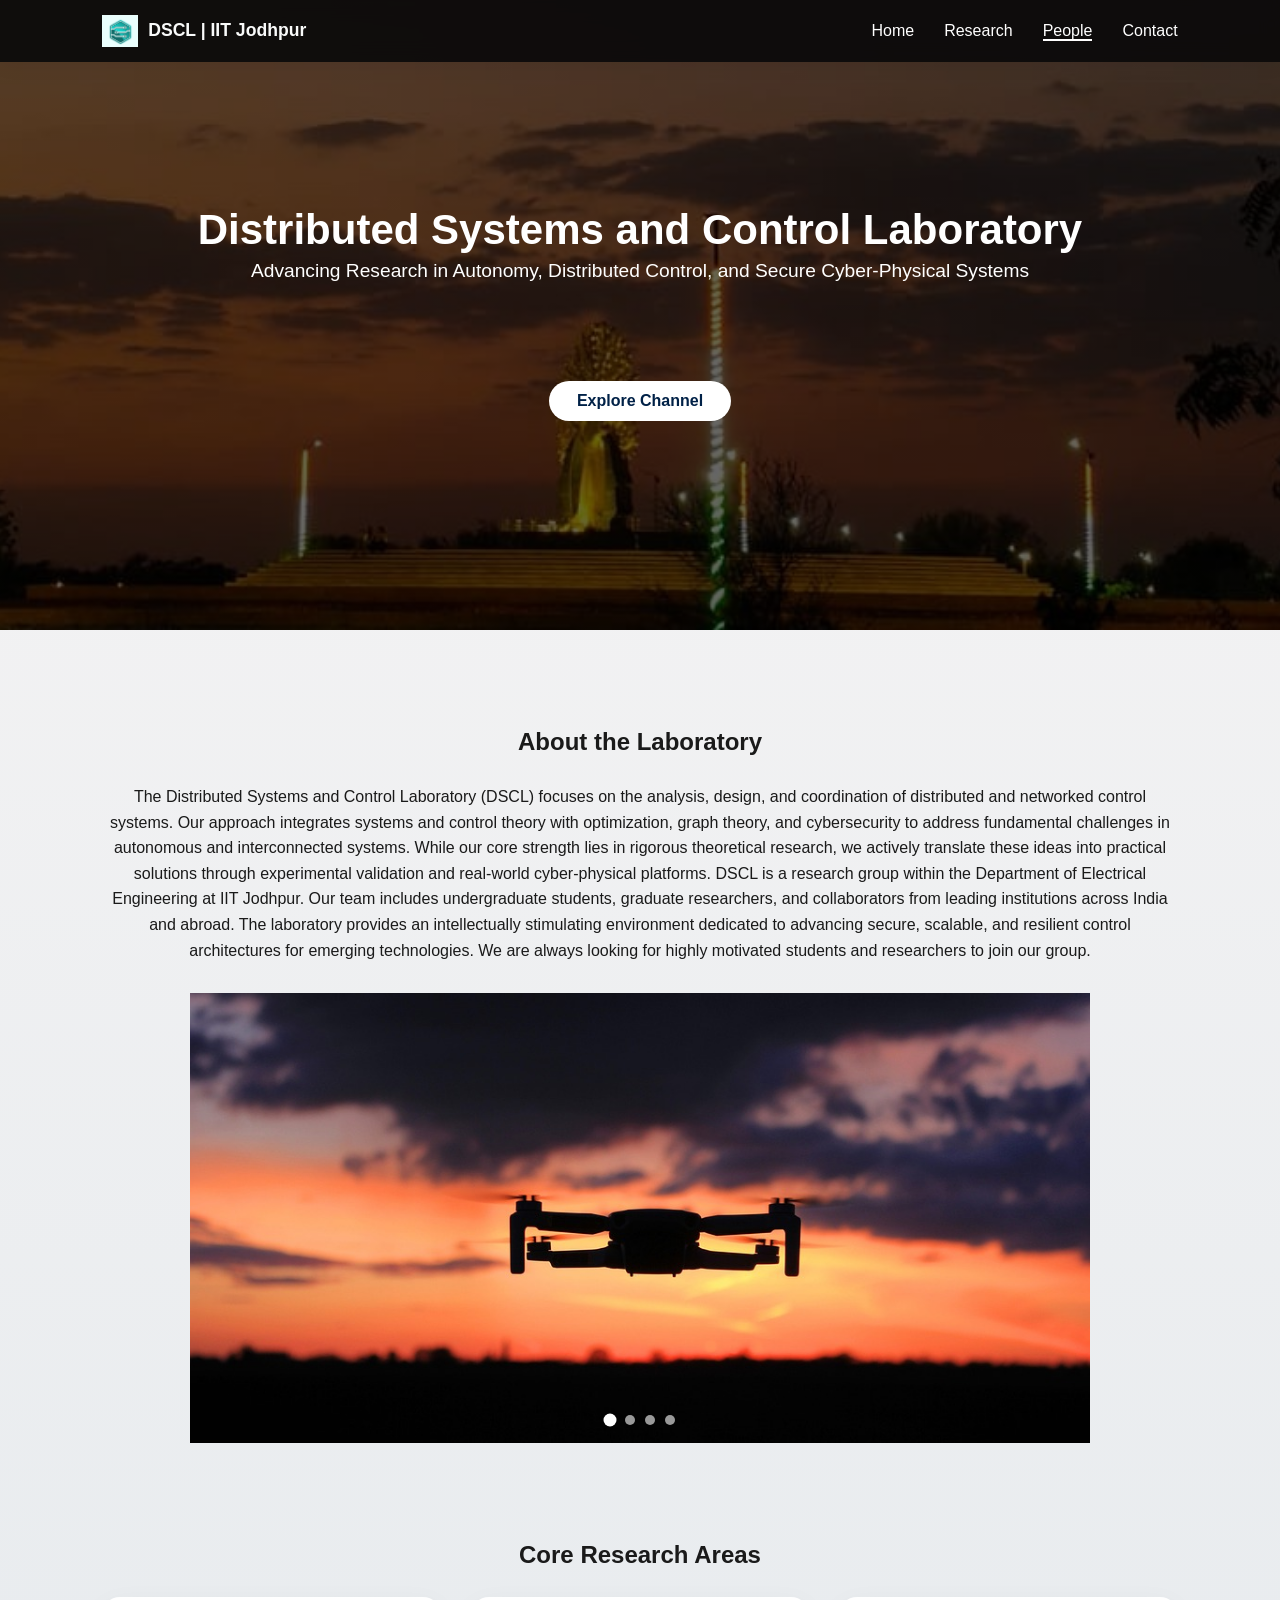
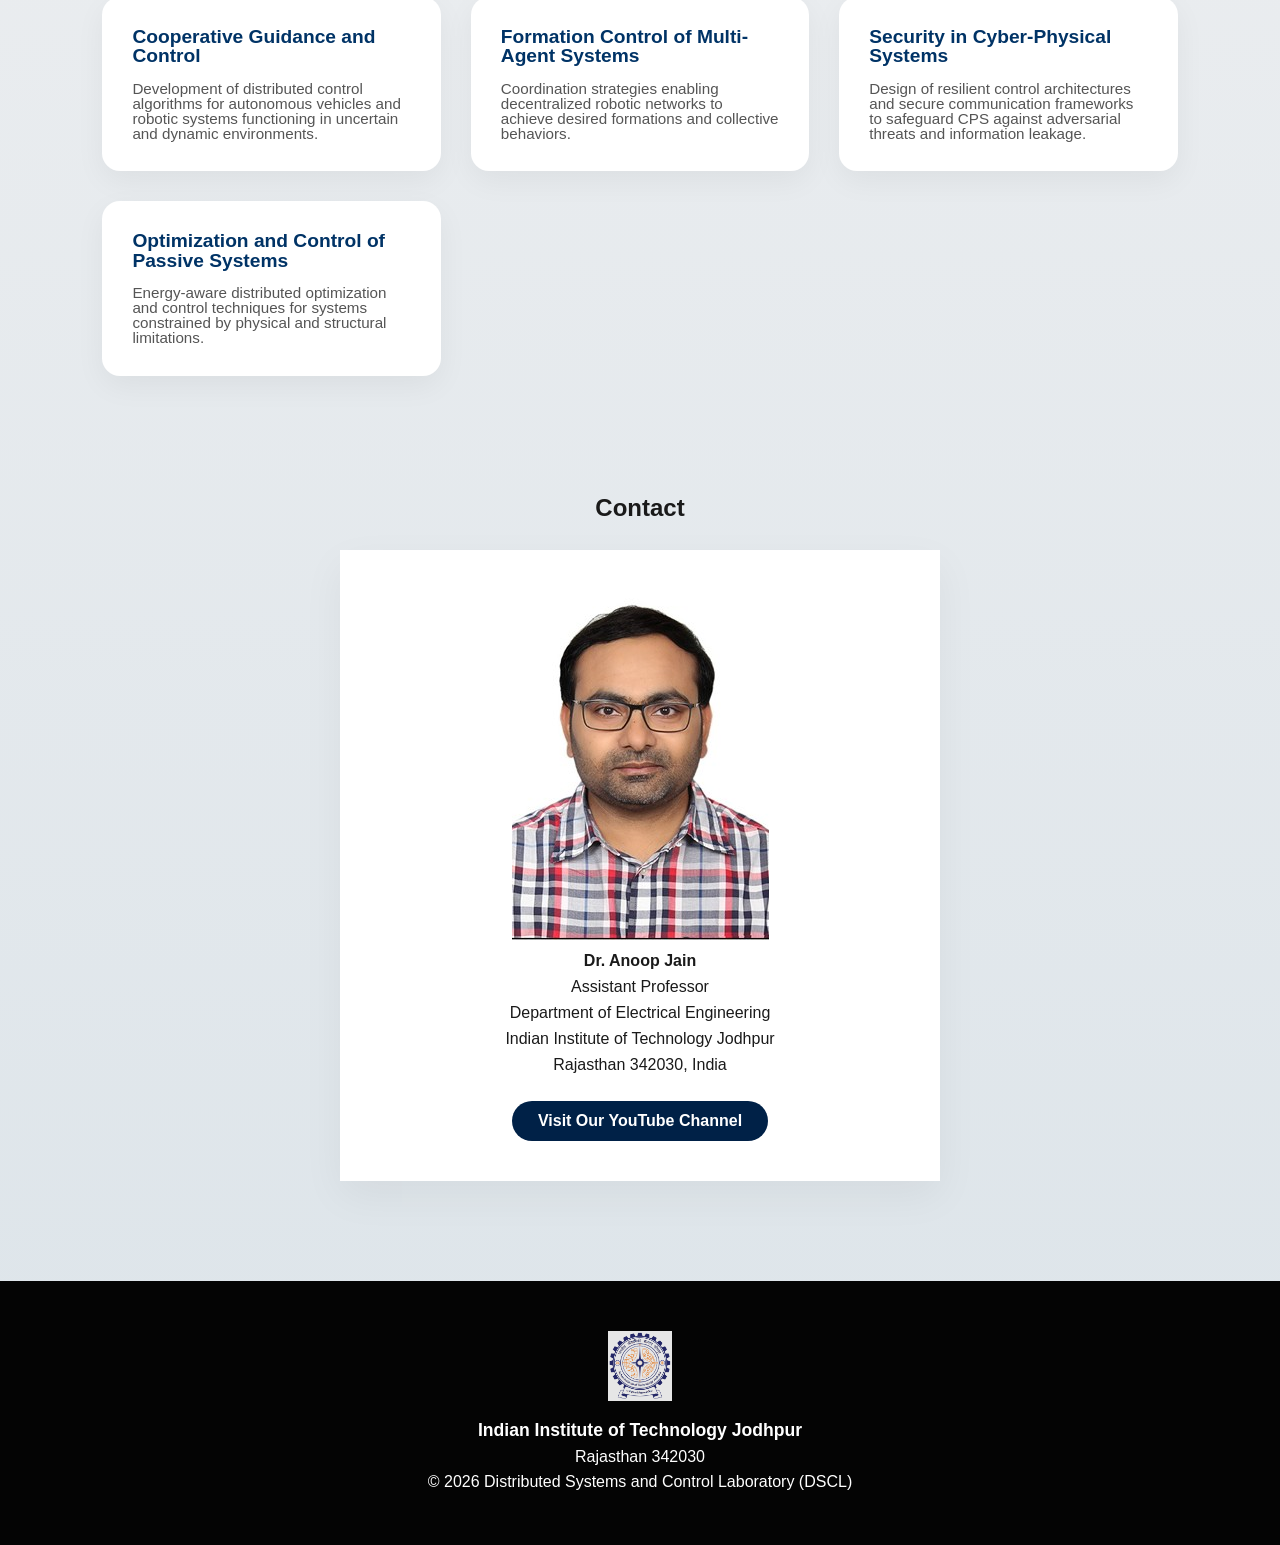
==== commit 95e4d7f5: "Update index.html" ====
--- a/index.html
+++ b/index.html
@@ -22,37 +22,47 @@
             color: #1a1a1a;
              background: linear-gradient(rgba(246, 244, 244, 0.941), rgba(197, 210, 219, 0.6));
         }
-
-      /* .navbar {
+nav {
     position: fixed;
-            width: 100%;
-            top: 0;
-            background: rgba(12, 11, 11, 0.95);
-            backdrop-filter: blur(10px);
-            display: flex;
-            justify-content: space-between;
-            align-items: center;
-            padding: 15px 8%;
-            box-shadow: 0 4px 20px rgba(0,0,0,0.05);
-            z-index: 1000;    /* keeps it above everything */
-/* }
-
-.navbar ul {
-    display: flex;
-    list-style: none;
-    gap: 30px;
-}
-
-.navbar a {
+    top: 0;
+    width: 100%;
+    background: rgba(12, 11, 11, 0.95);
+    display: flex;
+    justify-content: space-between;
+    align-items: center;
+    padding: 6px 4%;
+    z-index: 1000;
+}
+
+.logo {
+    display: flex;
+    align-items: center;
+    gap: 6px;
+    font-weight: 700;
+    color: #ffffff;
+    font-size: clamp(0.65rem, 2vw, 0.95rem);
+    white-space: nowrap;
+}
+
+.logo img {
+    height: 22px;
+    width: auto;
+}
+
+.nav-links {
+    display: flex;
+    align-items: center;
+    gap: clamp(6px, 2vw, 18px);
+    flex-wrap: nowrap;
+}
+
+.nav-links a {
     text-decoration: none;
-    color: white;
-    font-weight: 500;
-}
-
-.navbar a.active {
-    border-bottom: 2px solid white;
-} */ */
-
+    color: #ffffff;
+    font-weight: 600;
+    font-size: clamp(0.6rem, 1.8vw, 0.9rem);
+    white-space: nowrap;
+}
         /* HERO SECTION */
 	
         header {
@@ -74,22 +84,17 @@
 }
 
         header h1 {
-            font-size: 3rem;
-            font-weight: 800;
-            margin-bottom: 10px;
-            max-width: 900px;white-space:nowrap;
-            margin-right: 115px;
+                font-size: clamp(1.6rem, 5vw, 3rem);
+    margin-bottom: 10px;
+    text-align: center;
             
+            
         }
 
         header p {
-            font-size: 1.2rem;
-            font-weight: 300;
-            max-width: 700px;
-            opacity: 0.9;
-			white-space:nowrap;
-			margin-bottom: 60px;
-            margin-left: 85px;
+                  font-size: clamp(0.9rem, 3vw, 1.2rem);
+    margin-bottom: 40px;
+    text-align: center;
 
 	
         }
